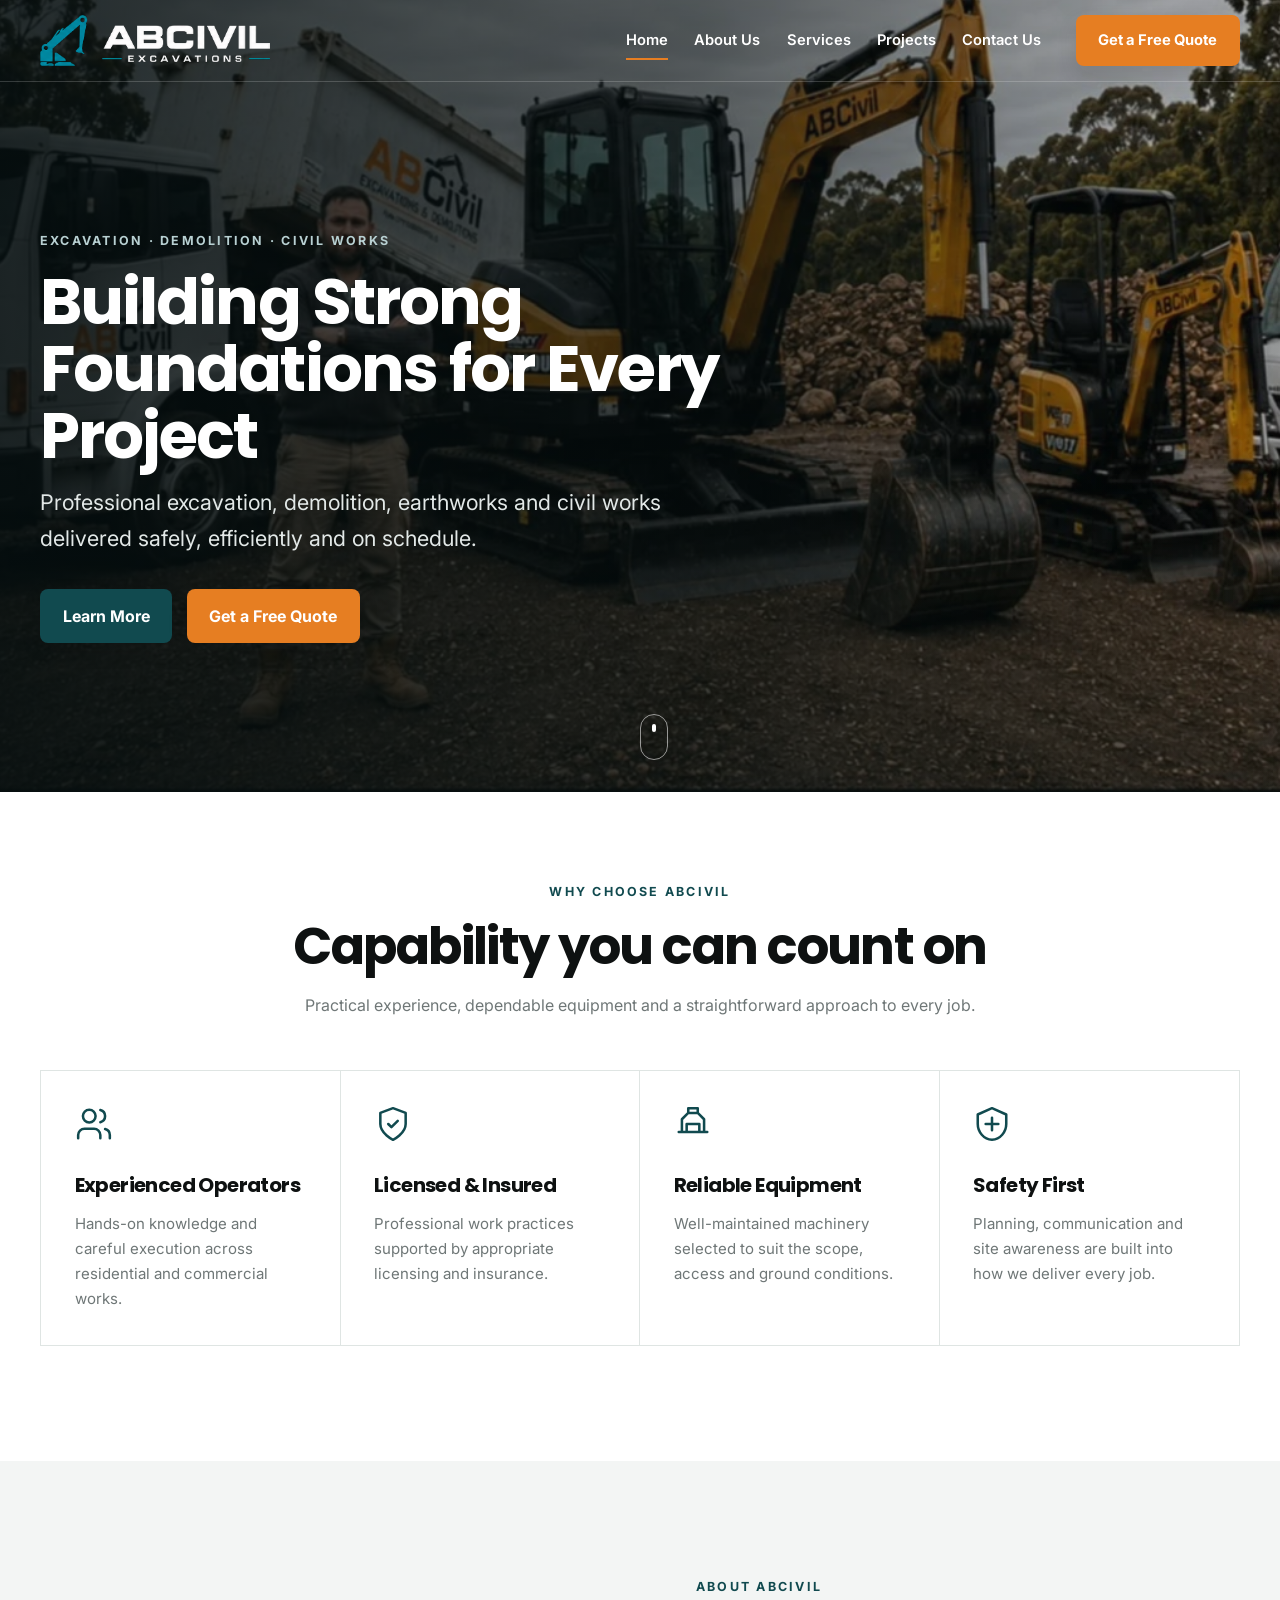
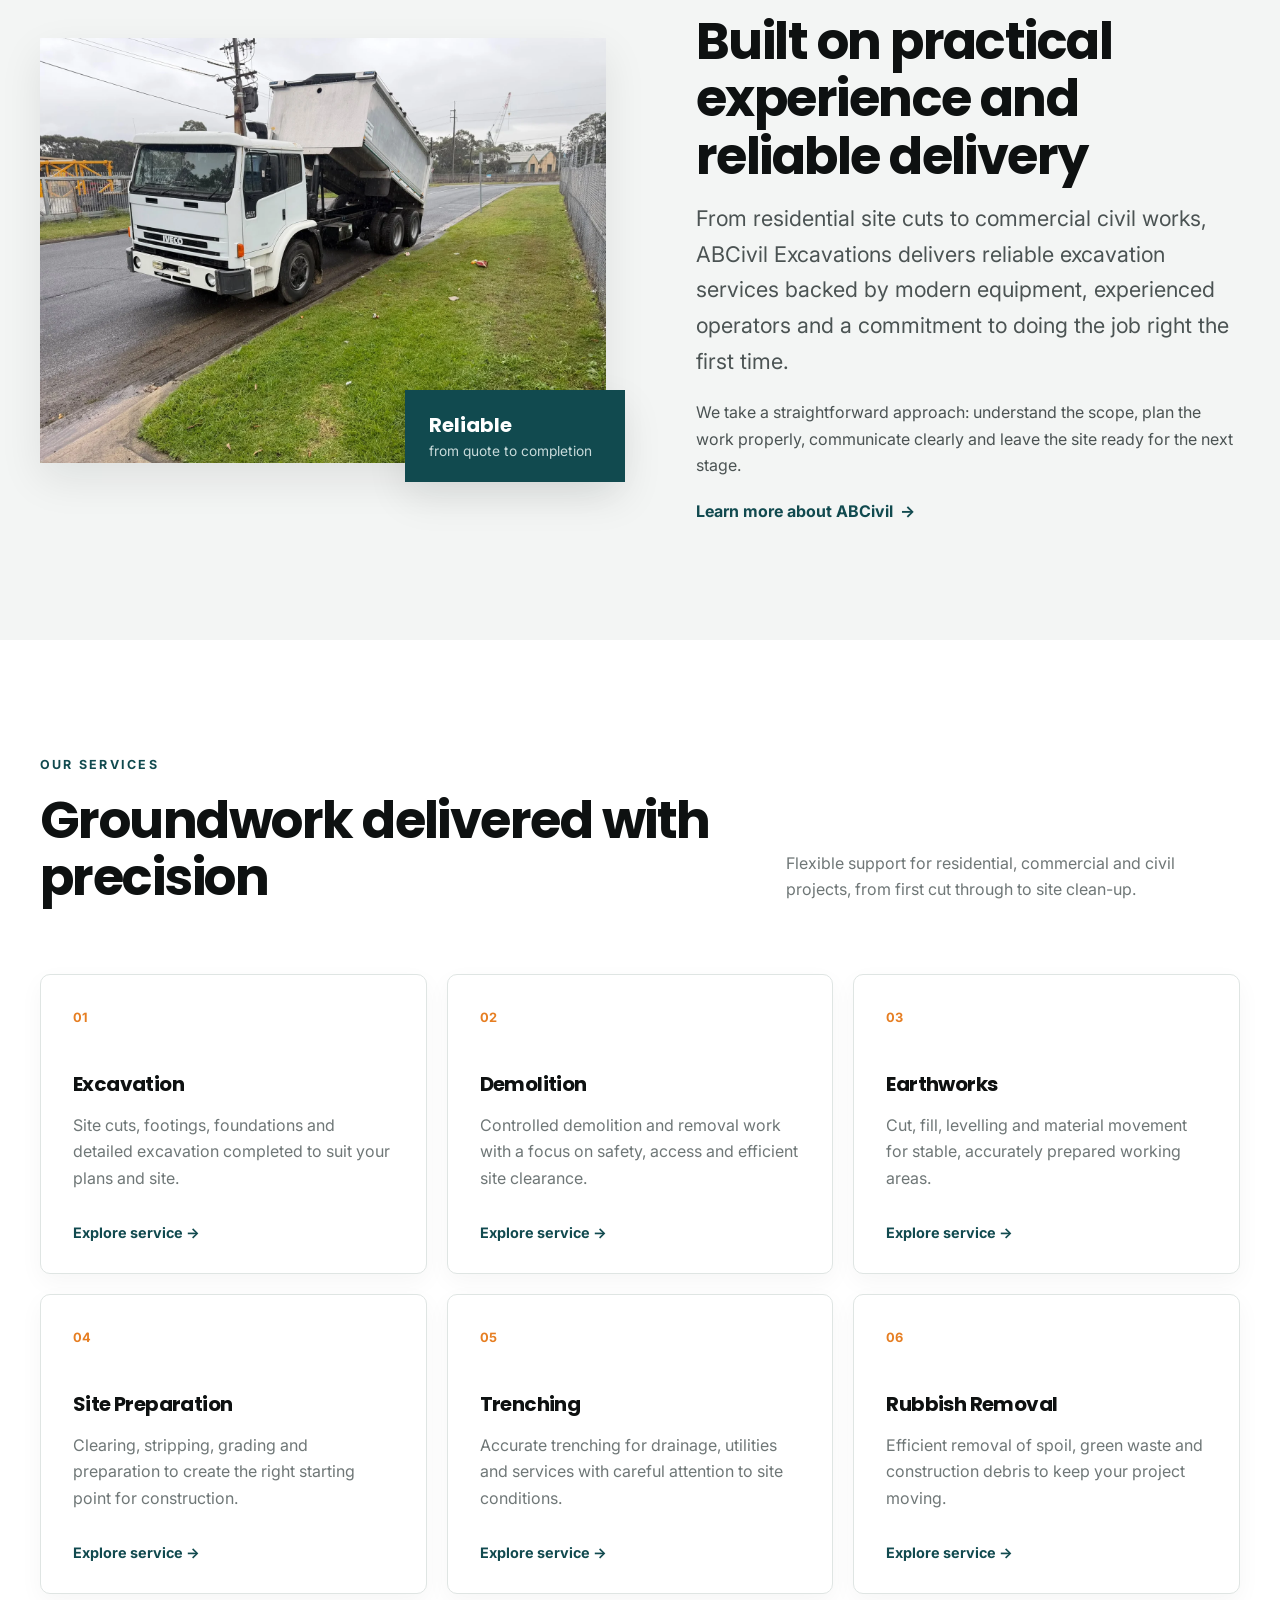
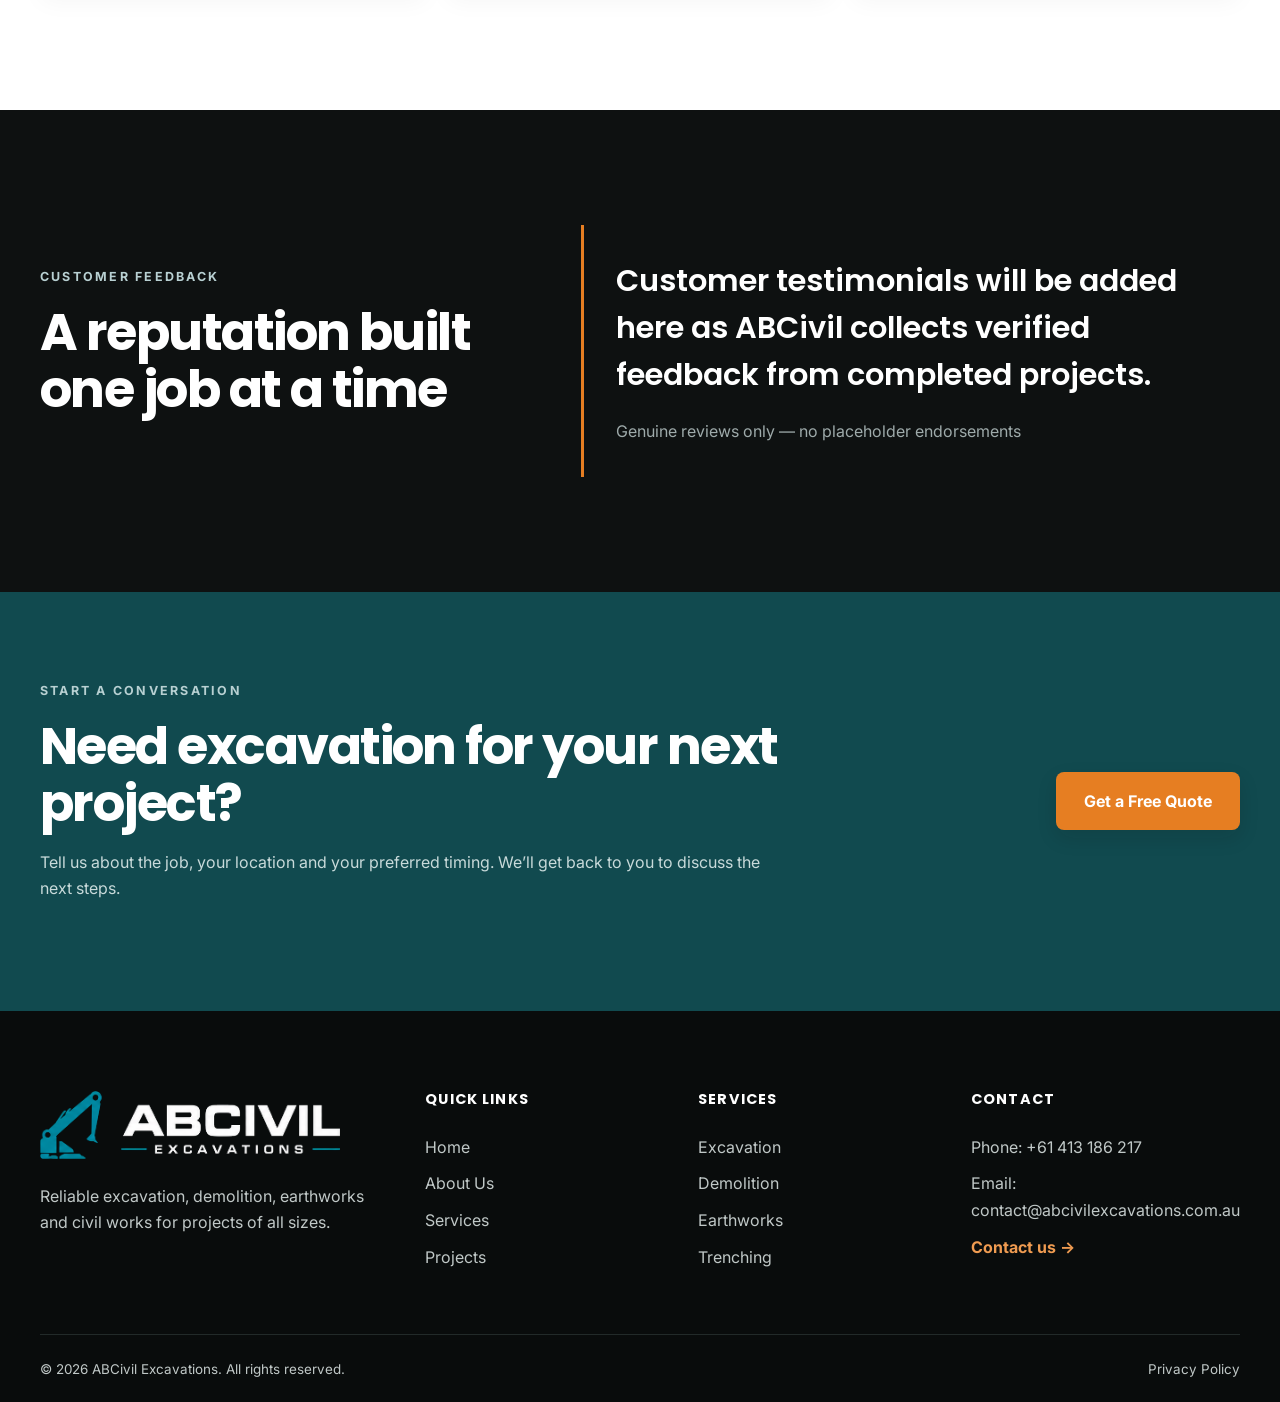
==== index.html @ 22019269 "Fix link to services page in navigation" ====
<!doctype html>
<html lang="en-AU">
<head>
  <meta charset="utf-8">
  <meta name="viewport" content="width=device-width, initial-scale=1">
  <title>ABCivil Excavations | Excavation, Demolition & Civil Works</title>
  <meta name="description" content="ABCivil Excavations provides reliable excavation, demolition, earthworks, trenching and site preparation services for residential and commercial projects.">
  <meta name="theme-color" content="#114a4f">
  <meta property="og:type" content="website">
  <meta property="og:title" content="ABCivil Excavations">
  <meta property="og:description" content="Building strong foundations for every project.">
  <meta property="og:image" content="assets/images/hero/abcivil-fleet.webp">
  <link rel="icon" href="favicon.ico" sizes="any">
  <link rel="icon" type="image/png" sizes="512x512" href="favicon.png">
  <link rel="apple-touch-icon" href="apple-touch-icon.png">
  <link rel="preconnect" href="https://fonts.googleapis.com">
  <link rel="preconnect" href="https://fonts.gstatic.com" crossorigin>
  <link href="https://fonts.googleapis.com/css2?family=Inter:wght@400;500;600&family=Poppins:wght@600;700&display=swap" rel="stylesheet">
  <link rel="stylesheet" href="assets/css/style.css">
  <script defer src="assets/js/main.js"></script>
</head>
<body>
  <a class="skip-link" href="#main-content">Skip to main content</a>

  <header class="site-header" data-header>
    <div class="container nav-wrap">
      <a class="brand" href="index.html" aria-label="ABCivil Excavations home">
        <img class="brand-logo" src="assets/logos/logo.svg" alt="ABCivil Excavations &amp; Civil Works">
      </a>

      <button class="menu-toggle" type="button" aria-expanded="false" aria-controls="primary-navigation" data-menu-toggle>
        <span class="sr-only">Open navigation</span>
        <span></span><span></span><span></span>
      </button>

      <nav class="primary-nav" id="primary-navigation" aria-label="Primary navigation" data-navigation>
        <a class="active" href="index.html">Home</a>
        <a href="#about">About Us</a>
        <a href="services.html">Services</a>
        <a href="projects.html">Projects</a>
        <a href="contact.html">Contact Us</a>
        <a class="button button-accent nav-cta" href="contact.html">Get a Free Quote</a>
      </nav>
    </div>
  </header>

  <main id="main-content">
    <section class="hero" aria-labelledby="hero-title">
      <div class="hero-media" role="img" aria-label="ABCivil Excavations operator standing with trucks and an excavator"></div>
      <div class="hero-overlay"></div>
      <div class="container hero-content reveal is-visible">
        <p class="eyebrow light">Excavation · Demolition · Civil Works</p>
        <h1 id="hero-title">Building Strong Foundations for Every Project</h1>
        <p class="hero-lead">Professional excavation, demolition, earthworks and civil works delivered safely, efficiently and on schedule.</p>
        <div class="button-group">
          <a class="button button-primary" href="#about">Learn More</a>
          <a class="button button-accent" href="contact.html">Get a Free Quote</a>
        </div>
      </div>
      <a class="scroll-cue" href="#why-us" aria-label="Scroll to why choose us"><span></span></a>
    </section>

    <section class="section section-tight" id="why-us" aria-labelledby="why-title">
      <div class="container">
        <div class="section-heading centered reveal">
          <p class="eyebrow">Why choose ABCivil</p>
          <h2 id="why-title">Capability you can count on</h2>
          <p>Practical experience, dependable equipment and a straightforward approach to every job.</p>
        </div>

        <div class="trust-grid">
          <article class="trust-card reveal">
            <svg viewBox="0 0 24 24" aria-hidden="true"><path d="M16 21v-2a4 4 0 0 0-4-4H6a4 4 0 0 0-4 4v2M9 11a4 4 0 1 0 0-8 4 4 0 0 0 0 8ZM22 21v-2a4 4 0 0 0-3-3.87M16 3.13a4 4 0 0 1 0 7.75"/></svg>
            <h3>Experienced Operators</h3>
            <p>Hands-on knowledge and careful execution across residential and commercial works.</p>
          </article>
          <article class="trust-card reveal">
            <svg viewBox="0 0 24 24" aria-hidden="true"><path d="M12 22s8-4 8-10V5l-8-3-8 3v7c0 6 8 10 8 10Z"/><path d="m9 12 2 2 4-4"/></svg>
            <h3>Licensed &amp; Insured</h3>
            <p>Professional work practices supported by appropriate licensing and insurance.</p>
          </article>
          <article class="trust-card reveal">
            <svg viewBox="0 0 24 24" aria-hidden="true"><path d="M3 17h18M5 17V9l4-4h6l4 4v8M8 17v-5h8v5M9 5V2h6v3"/></svg>
            <h3>Reliable Equipment</h3>
            <p>Well-maintained machinery selected to suit the scope, access and ground conditions.</p>
          </article>
          <article class="trust-card reveal">
            <svg viewBox="0 0 24 24" aria-hidden="true"><path d="M12 2 3 6v6c0 5 3.8 9.7 9 10 5.2-.3 9-5 9-10V6l-9-4Z"/><path d="M8 12h8M12 8v8"/></svg>
            <h3>Safety First</h3>
            <p>Planning, communication and site awareness are built into how we deliver every job.</p>
          </article>
        </div>
      </div>
    </section>

    <section class="section about-section" id="about" aria-labelledby="about-title">
      <div class="container split-layout">
        <div class="image-frame reveal">
          <img src="assets/images/about/abcivil-tipper-truck.webp" alt="ABCivil Excavations tipper truck parked at a work site" width="1600" height="1200" loading="lazy">
          <div class="image-badge"><strong>Reliable</strong><span>from quote to completion</span></div>
        </div>
        <div class="content-panel reveal">
          <p class="eyebrow">About ABCivil</p>
          <h2 id="about-title">Built on practical experience and reliable delivery</h2>
          <p class="lead">From residential site cuts to commercial civil works, ABCivil Excavations delivers reliable excavation services backed by modern equipment, experienced operators and a commitment to doing the job right the first time.</p>
          <p>We take a straightforward approach: understand the scope, plan the work properly, communicate clearly and leave the site ready for the next stage.</p>
          <a class="text-link" href="about.html">Learn more about ABCivil <span aria-hidden="true">→</span></a>
        </div>
      </div>
    </section>

    <section class="section services-section" id="services" aria-labelledby="services-title">
      <div class="container">
        <div class="section-heading heading-row reveal">
          <div>
            <p class="eyebrow">Our services</p>
            <h2 id="services-title">Groundwork delivered with precision</h2>
          </div>
          <p>Flexible support for residential, commercial and civil projects, from first cut through to site clean-up.</p>
        </div>

        <div class="services-grid">
          <article class="service-card reveal"><span>01</span><h3>Excavation</h3><p>Site cuts, footings, foundations and detailed excavation completed to suit your plans and site.</p><a href="services.html#excavation">Explore service →</a></article>
          <article class="service-card reveal"><span>02</span><h3>Demolition</h3><p>Controlled demolition and removal work with a focus on safety, access and efficient site clearance.</p><a href="services.html#demolition">Explore service →</a></article>
          <article class="service-card reveal"><span>03</span><h3>Earthworks</h3><p>Cut, fill, levelling and material movement for stable, accurately prepared working areas.</p><a href="services.html#earthworks">Explore service →</a></article>
          <article class="service-card reveal"><span>04</span><h3>Site Preparation</h3><p>Clearing, stripping, grading and preparation to create the right starting point for construction.</p><a href="services.html#site-preparation">Explore service →</a></article>
          <article class="service-card reveal"><span>05</span><h3>Trenching</h3><p>Accurate trenching for drainage, utilities and services with careful attention to site conditions.</p><a href="services.html#trenching">Explore service →</a></article>
          <article class="service-card reveal"><span>06</span><h3>Rubbish Removal</h3><p>Efficient removal of spoil, green waste and construction debris to keep your project moving.</p><a href="services.html#rubbish-removal">Explore service →</a></article>
        </div>
      </div>
    </section>

    <section class="section testimonials-section" aria-labelledby="testimonials-title">
      <div class="container testimonial-wrap reveal">
        <div>
          <p class="eyebrow light">Customer feedback</p>
          <h2 id="testimonials-title">A reputation built one job at a time</h2>
        </div>
        <blockquote>
          <p>Customer testimonials will be added here as ABCivil collects verified feedback from completed projects.</p>
          <footer>Genuine reviews only — no placeholder endorsements</footer>
        </blockquote>
      </div>
    </section>

    <section class="cta-section" aria-labelledby="cta-title">
      <div class="container cta-inner reveal">
        <div>
          <p class="eyebrow light">Start a conversation</p>
          <h2 id="cta-title">Need excavation for your next project?</h2>
          <p>Tell us about the job, your location and your preferred timing. We’ll get back to you to discuss the next steps.</p>
        </div>
        <a class="button button-accent button-large" href="contact.html">Get a Free Quote</a>
      </div>
    </section>
  </main>

  <footer class="site-footer">
    <div class="container footer-grid">
      <div>
        <a class="brand brand-footer" href="index.html" aria-label="ABCivil Excavations home"><img class="brand-logo brand-logo-footer" src="assets/logos/logo.svg" alt="ABCivil Excavations &amp; Civil Works"></a>
        <p>Reliable excavation, demolition, earthworks and civil works for projects of all sizes.</p>
      </div>
      <div><h2>Quick links</h2><a href="index.html">Home</a><a href="about.html">About Us</a><a href="services.html">Services</a><a href="projects.html">Projects</a></div>
      <div><h2>Services</h2><a href="services.html#excavation">Excavation</a><a href="services.html#demolition">Demolition</a><a href="services.html#earthworks">Earthworks</a><a href="services.html#trenching">Trenching</a></div>
      <div><h2>Contact</h2><p>Phone: <a href="tel:+61413186217">+61 413 186 217</a></p><p>Email: <a href="mailto:contact@abcivilexcavations.com.au">contact@abcivilexcavations.com.au</a></p><a class="text-link footer-link" href="contact.html">Contact us →</a></div>
    </div>
    <div class="container footer-bottom"><p>© <span data-year></span> ABCivil Excavations. All rights reserved.</p><a href="#">Privacy Policy</a></div>
  </footer>
</body>
</html>
---- assets/css/style.css ----
:root{--green:#114a4f;--green-dark:#0b383c;--orange:#e67e22;--orange-dark:#c96917;--ink:#0e1111;--grey:#6f7777;--light:#f3f5f4;--white:#fff;--border:#dfe5e3;--shadow:0 16px 40px rgba(14,17,17,.09);--radius:10px;--container:1200px;--header-height:82px;--transition:250ms ease}
*{box-sizing:border-box}html{scroll-behavior:smooth;scroll-padding-top:var(--header-height)}body{margin:0;color:var(--ink);background:var(--white);font-family:"Inter",sans-serif;line-height:1.65;-webkit-font-smoothing:antialiased}body.menu-open{overflow:hidden}img{display:block;max-width:100%;height:auto}a{color:inherit;text-decoration:none}button{font:inherit}h1,h2,h3{margin:0 0 1rem;font-family:"Poppins",sans-serif;line-height:1.12;letter-spacing:-.03em}h1{font-size:clamp(2.75rem,6vw,5.7rem);max-width:940px}h2{font-size:clamp(2rem,4vw,3.45rem)}h3{font-size:1.25rem}p{margin:0 0 1.25rem}.container{width:min(calc(100% - 40px),var(--container));margin-inline:auto}.section{padding:clamp(5rem,9vw,8.5rem) 0}.section-tight{padding-top:clamp(4rem,7vw,6.5rem)}.eyebrow{margin-bottom:1rem;color:var(--green);font-size:.78rem;font-weight:700;letter-spacing:.18em;text-transform:uppercase}.eyebrow.light{color:#b8d0d2}.lead{font-size:clamp(1.1rem,2vw,1.35rem);line-height:1.65}.sr-only{position:absolute;width:1px;height:1px;padding:0;margin:-1px;overflow:hidden;clip:rect(0,0,0,0);white-space:nowrap;border:0}.skip-link{position:fixed;left:1rem;top:-5rem;z-index:9999;background:var(--orange);color:#fff;padding:.75rem 1rem;border-radius:6px}.skip-link:focus{top:1rem}.button{display:inline-flex;align-items:center;justify-content:center;min-height:50px;padding:.8rem 1.35rem;border:1px solid transparent;border-radius:8px;font-weight:700;box-shadow:0 8px 20px rgba(14,17,17,.12);transition:transform var(--transition),background var(--transition),box-shadow var(--transition)}.button:hover,.button:focus-visible{transform:translateY(-2px);box-shadow:0 12px 28px rgba(14,17,17,.18)}.button-primary{background:var(--green);color:#fff}.button-primary:hover{background:var(--green-dark)}.button-accent{background:var(--orange);color:#fff}.button-accent:hover{background:var(--orange-dark)}.button-large{min-height:58px;padding-inline:1.7rem}.button-group{display:flex;flex-wrap:wrap;gap:.9rem;margin-top:2rem}.text-link{display:inline-flex;gap:.45rem;align-items:center;color:var(--green);font-weight:700}.text-link span{transition:transform var(--transition)}.text-link:hover span{transform:translateX(4px)}
.site-header{position:fixed;inset:0 0 auto;z-index:100;height:var(--header-height);color:#fff;border-bottom:1px solid rgba(255,255,255,.18);transition:background var(--transition),box-shadow var(--transition),height var(--transition)}.site-header.scrolled{background:rgba(14,17,17,.96);box-shadow:0 8px 24px rgba(0,0,0,.18)}.nav-wrap{height:100%;display:flex;align-items:center;justify-content:space-between;gap:2rem}.brand{display:inline-flex;align-items:center}.brand-logo{display:block;width:clamp(190px,18vw,260px);height:auto}.brand-logo-footer{width:min(100%,300px)}.phase-logo{width:min(100%,420px)}.primary-nav{display:flex;align-items:center;gap:1.65rem;font-size:.92rem;font-weight:600}.primary-nav>a:not(.button){position:relative}.primary-nav>a:not(.button)::after{content:"";position:absolute;left:0;right:100%;bottom:-7px;height:2px;background:var(--orange);transition:right var(--transition)}.primary-nav>a:hover::after,.primary-nav>a.active::after{right:0}.nav-cta{margin-left:.5rem}.menu-toggle{display:none;width:46px;height:46px;border:0;background:transparent}.menu-toggle span:not(.sr-only){display:block;width:26px;height:2px;margin:6px auto;background:#fff;transition:transform var(--transition),opacity var(--transition)}
.hero{position:relative;min-height:clamp(690px,88vh,920px);display:grid;align-items:center;color:#fff;overflow:hidden}.hero-media,.hero-overlay{position:absolute;inset:0}.hero-media{background:url("../images/hero/abcivil-fleet.webp") 42% 44%/cover no-repeat;transform:scale(1.01)}.hero-overlay{background:linear-gradient(90deg,rgba(5,14,15,.87) 0%,rgba(5,14,15,.62) 55%,rgba(5,14,15,.22) 100%),linear-gradient(0deg,rgba(5,14,15,.38),transparent 45%)}.hero-content{position:relative;z-index:1;padding-top:var(--header-height)}.hero h1{font-size:clamp(2.8rem,5vw,5rem);line-height:1.05;max-width:850px}.hero-lead{max-width:690px;font-size:clamp(1.08rem,2vw,1.35rem);color:#e2e8e7}.scroll-cue{position:absolute;z-index:2;bottom:2rem;left:50%;width:28px;height:46px;border:1px solid rgba(255,255,255,.55);border-radius:20px}.scroll-cue span{position:absolute;top:9px;left:50%;width:4px;height:8px;border-radius:4px;background:#fff;transform:translateX(-50%);animation:scrollCue 1.8s infinite}@keyframes scrollCue{0%{opacity:0;transform:translate(-50%,0)}30%{opacity:1}100%{opacity:0;transform:translate(-50%,16px)}}
.section-heading{max-width:760px;margin-bottom:3.25rem}.section-heading.centered{text-align:center;margin-inline:auto}.section-heading>p:last-child{color:var(--grey)}.heading-row{max-width:none;display:grid;grid-template-columns:1.2fr .8fr;gap:4rem;align-items:end}.heading-row>p{max-width:480px}.trust-grid{display:grid;grid-template-columns:repeat(4,1fr);border:1px solid var(--border);background:#fff}.trust-card{padding:2.1rem;border-right:1px solid var(--border)}.trust-card:last-child{border-right:0}.trust-card svg{width:38px;height:38px;margin-bottom:1.5rem;stroke:var(--green);fill:none;stroke-width:1.6;stroke-linecap:round;stroke-linejoin:round}.trust-card p{margin:0;color:var(--grey);font-size:.94rem}.about-section{background:var(--light)}.split-layout{display:grid;grid-template-columns:1.02fr .98fr;gap:clamp(3rem,7vw,7rem);align-items:center}.image-frame{position:relative}.image-frame img{width:100%;aspect-ratio:4/3;object-fit:cover;box-shadow:var(--shadow)}.image-badge{position:absolute;right:-1.2rem;bottom:-1.2rem;display:flex;flex-direction:column;min-width:220px;padding:1.25rem 1.5rem;background:var(--green);color:#fff;box-shadow:var(--shadow)}.image-badge strong{font:700 1.25rem "Poppins"}.image-badge span{color:#c8dada;font-size:.86rem}.content-panel>p:not(.eyebrow){color:#4b5353}.services-grid{display:grid;grid-template-columns:repeat(3,1fr);gap:1.25rem}.service-card{position:relative;min-height:300px;padding:2rem;background:#fff;border:1px solid var(--border);border-radius:var(--radius);box-shadow:0 8px 24px rgba(14,17,17,.04);transition:transform var(--transition),box-shadow var(--transition),border var(--transition)}.service-card:hover{transform:translateY(-5px);box-shadow:var(--shadow);border-color:transparent}.service-card>span{display:block;margin-bottom:2.8rem;color:var(--orange);font-size:.8rem;font-weight:700}.service-card p{color:var(--grey)}.service-card a{position:absolute;left:2rem;bottom:1.8rem;color:var(--green);font-weight:700;font-size:.9rem}.testimonials-section{background:var(--ink);color:#fff}.testimonial-wrap{display:grid;grid-template-columns:.8fr 1.2fr;gap:clamp(3rem,8vw,8rem);align-items:center}.testimonial-wrap blockquote{margin:0;padding:2rem 0 2rem 2rem;border-left:3px solid var(--orange)}.testimonial-wrap blockquote p{font:600 clamp(1.25rem,2.5vw,1.9rem)/1.55 "Poppins"}.testimonial-wrap footer{color:#9eaaaa}.cta-section{padding:clamp(4rem,7vw,6rem) 0;background:var(--green);color:#fff}.cta-inner{display:flex;justify-content:space-between;align-items:center;gap:3rem}.cta-inner h2{max-width:780px}.cta-inner p{max-width:750px;color:#c8dada}.site-footer{padding-top:5rem;background:#090c0c;color:#c0c8c7}.footer-grid{display:grid;grid-template-columns:1.5fr repeat(3,1fr);gap:3rem;padding-bottom:4rem}.brand-footer{color:#fff;margin-bottom:1.5rem;display:inline-flex}.footer-grid>div:first-child p{max-width:330px}.footer-grid h2{color:#fff;font-size:.9rem;letter-spacing:.08em;text-transform:uppercase}.footer-grid>div:not(:first-child){display:flex;flex-direction:column;align-items:flex-start;gap:.65rem}.footer-grid a:hover{color:#fff}.footer-grid p{margin:0}.footer-link{color:#ef9b51!important}.footer-bottom{display:flex;justify-content:space-between;gap:2rem;padding:1.4rem 0;border-top:1px solid #222a29;font-size:.84rem}.footer-bottom p{margin:0}
.reveal{opacity:0;transform:translateY(22px);transition:opacity .75s ease,transform .75s ease}.reveal.is-visible{opacity:1;transform:none}
@media (max-width:980px){.menu-toggle{display:block;position:relative;z-index:2}.primary-nav{position:fixed;inset:0 0 0 auto;width:min(84vw,390px);padding:7rem 2rem 2rem;background:var(--ink);display:flex;flex-direction:column;align-items:stretch;gap:1.25rem;transform:translateX(100%);transition:transform var(--transition);box-shadow:-20px 0 50px rgba(0,0,0,.25)}.primary-nav.open{transform:none}.primary-nav a{font-size:1.1rem}.nav-cta{margin:1rem 0 0}.menu-toggle.active span:nth-of-type(1){transform:translateY(8px) rotate(45deg)}.menu-toggle.active span:nth-of-type(2){opacity:0}.menu-toggle.active span:nth-of-type(3){transform:translateY(-8px) rotate(-45deg)}.trust-grid{grid-template-columns:repeat(2,1fr)}.trust-card:nth-child(2){border-right:0}.trust-card:nth-child(-n+2){border-bottom:1px solid var(--border)}.split-layout{grid-template-columns:1fr}.image-frame{max-width:760px}.services-grid{grid-template-columns:repeat(2,1fr)}.footer-grid{grid-template-columns:1.5fr 1fr 1fr}.footer-grid>div:last-child{grid-column:2/4}.heading-row,.testimonial-wrap{grid-template-columns:1fr;gap:1.5rem}}
@media (max-width:680px){:root{--header-height:72px}.container{width:min(calc(100% - 28px),var(--container))}.hero{min-height:720px}.hero-media{background-position:48% 44%}.hero-overlay{background:linear-gradient(90deg,rgba(5,14,15,.9),rgba(5,14,15,.55)),linear-gradient(0deg,rgba(5,14,15,.35),transparent)}.button-group .button{width:100%}.trust-grid,.services-grid{grid-template-columns:1fr}.trust-card{border-right:0;border-bottom:1px solid var(--border)}.trust-card:last-child{border-bottom:0}.image-badge{right:.8rem;bottom:-1.3rem}.cta-inner{align-items:flex-start;flex-direction:column}.cta-inner .button{width:100%}.footer-grid{grid-template-columns:1fr}.footer-grid>div:last-child{grid-column:auto}.footer-bottom{flex-direction:column}.scroll-cue{display:none}}
@media (prefers-reduced-motion:reduce){html{scroll-behavior:auto}*,*::before,*::after{animation-duration:.01ms!important;animation-iteration-count:1!important;transition-duration:.01ms!important}.reveal{opacity:1;transform:none}}

@media (max-width:680px){.brand-logo{width:178px}.brand-logo-footer{width:240px}.phase-logo{width:min(100%,330px)}}
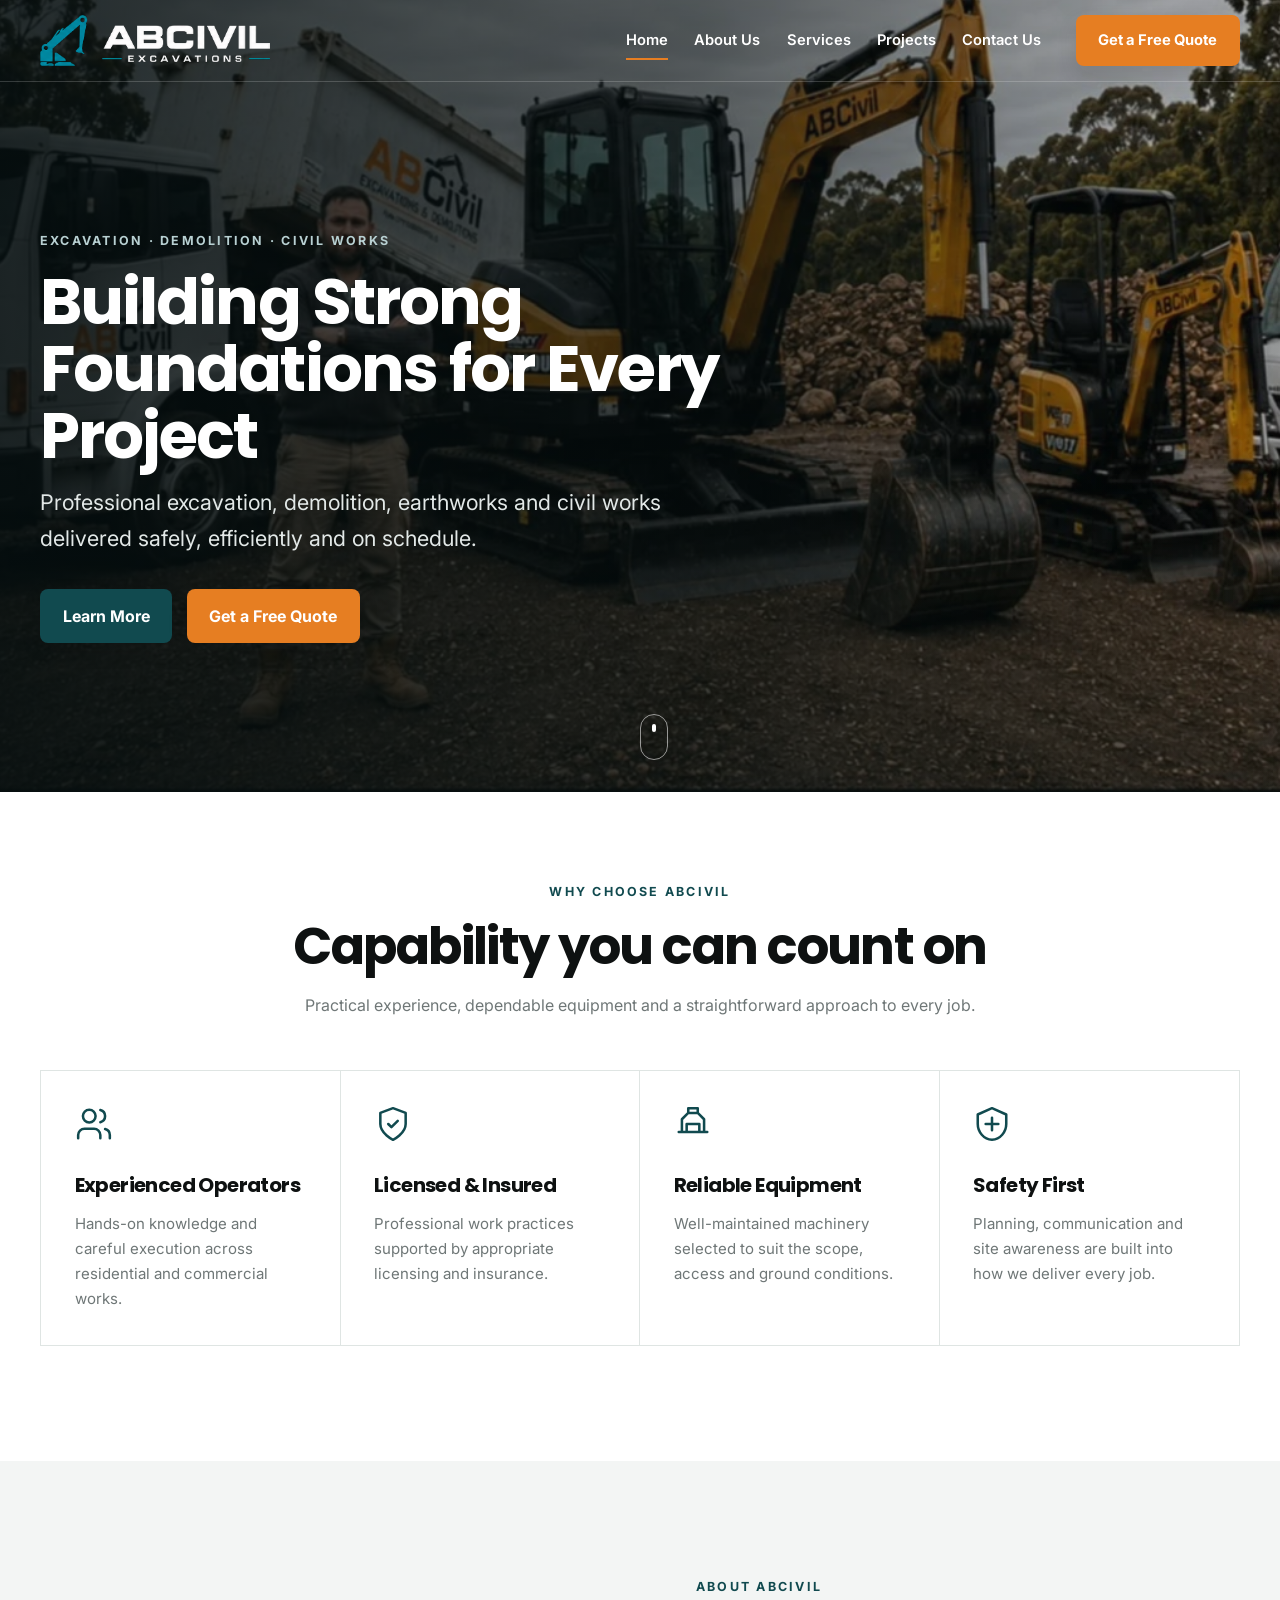
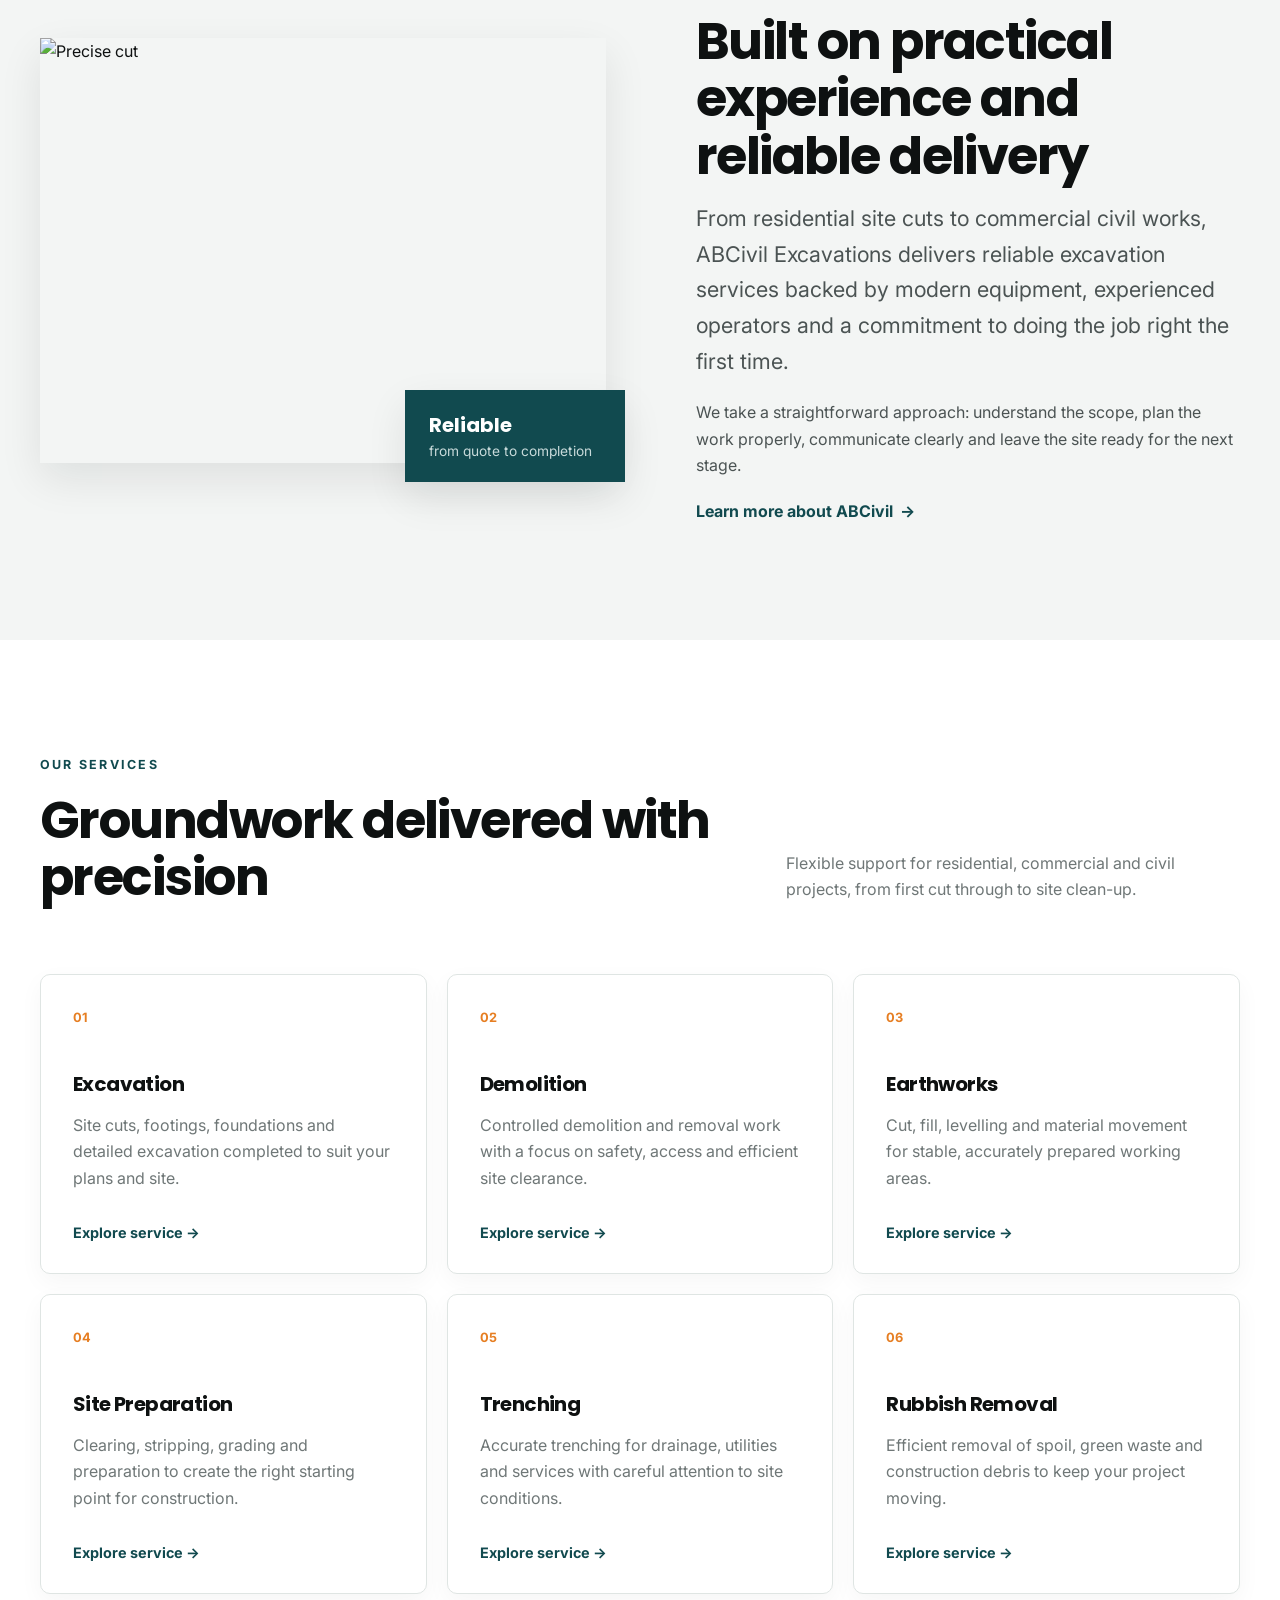
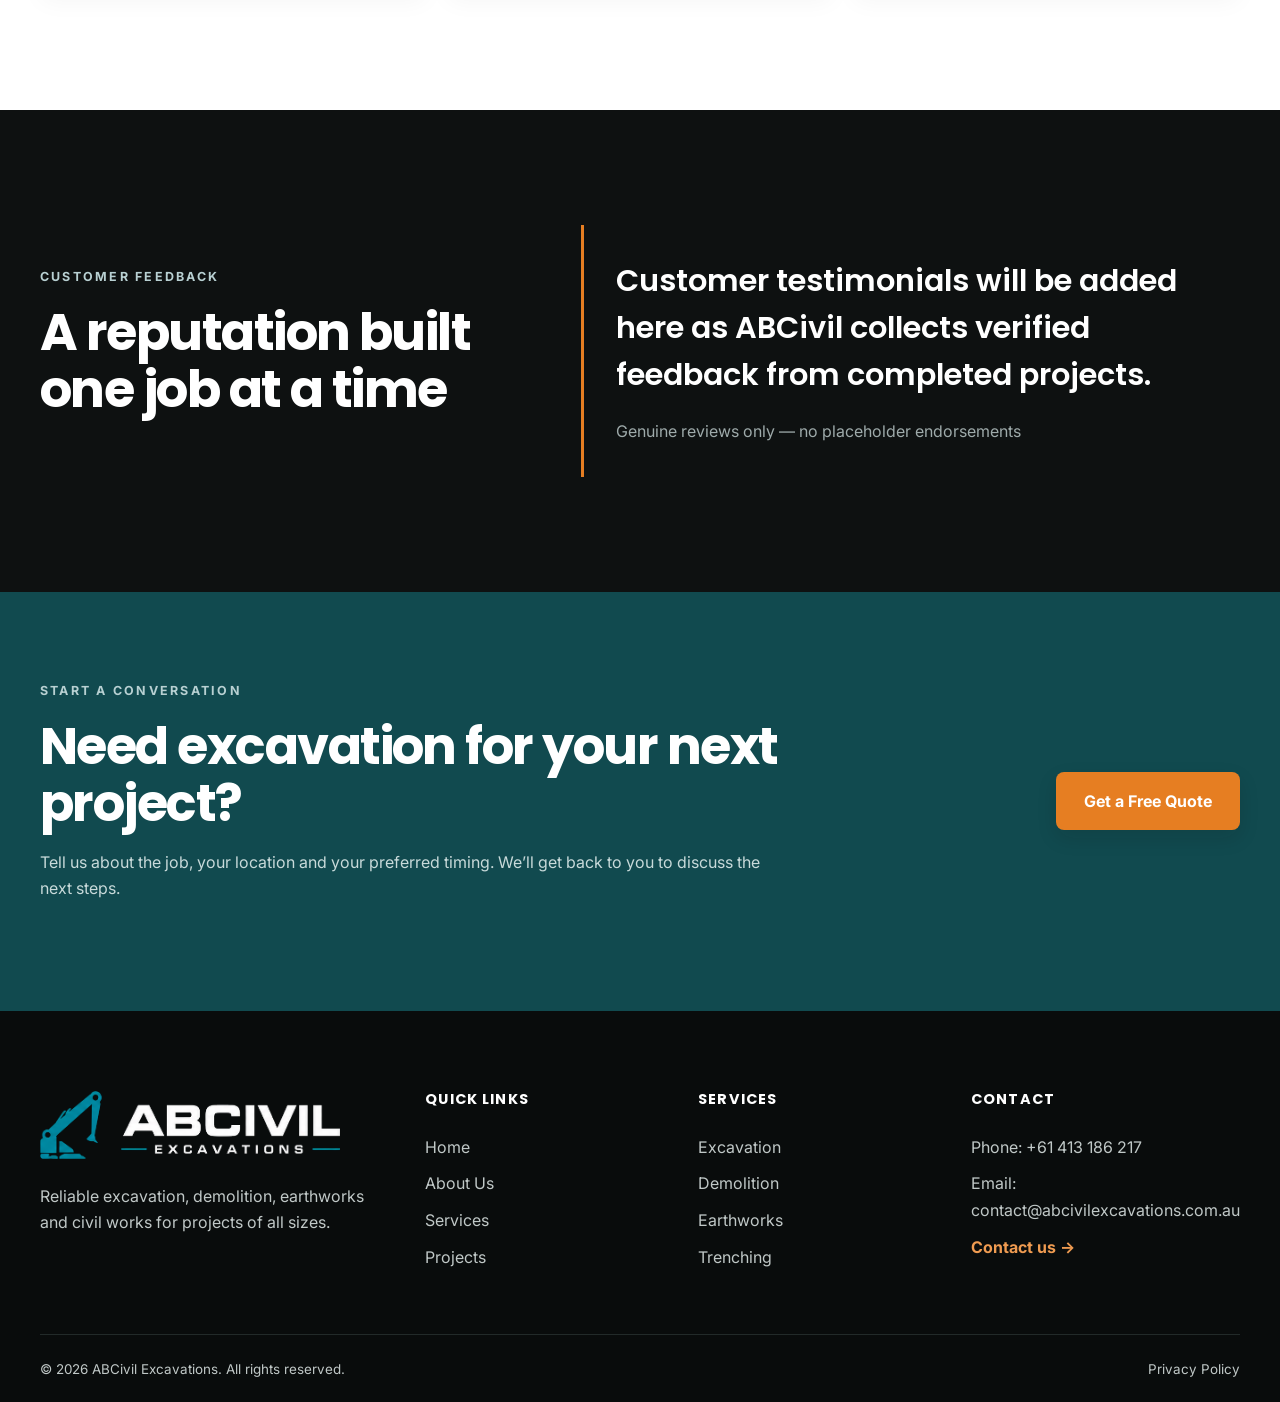
==== commit 503346c3: "Replace about section image with new image" ====
--- a/index.html
+++ b/index.html
@@ -96,7 +96,7 @@
     <section class="section about-section" id="about" aria-labelledby="about-title">
       <div class="container split-layout">
         <div class="image-frame reveal">
-          <img src="assets/images/about/abcivil-tipper-truck.webp" alt="ABCivil Excavations tipper truck parked at a work site" width="1600" height="1200" loading="lazy">
+          <img src="assets/images/about/home2.webp" alt="Precise cut" width="1600" height="1200" loading="lazy">
           <div class="image-badge"><strong>Reliable</strong><span>from quote to completion</span></div>
         </div>
         <div class="content-panel reveal">
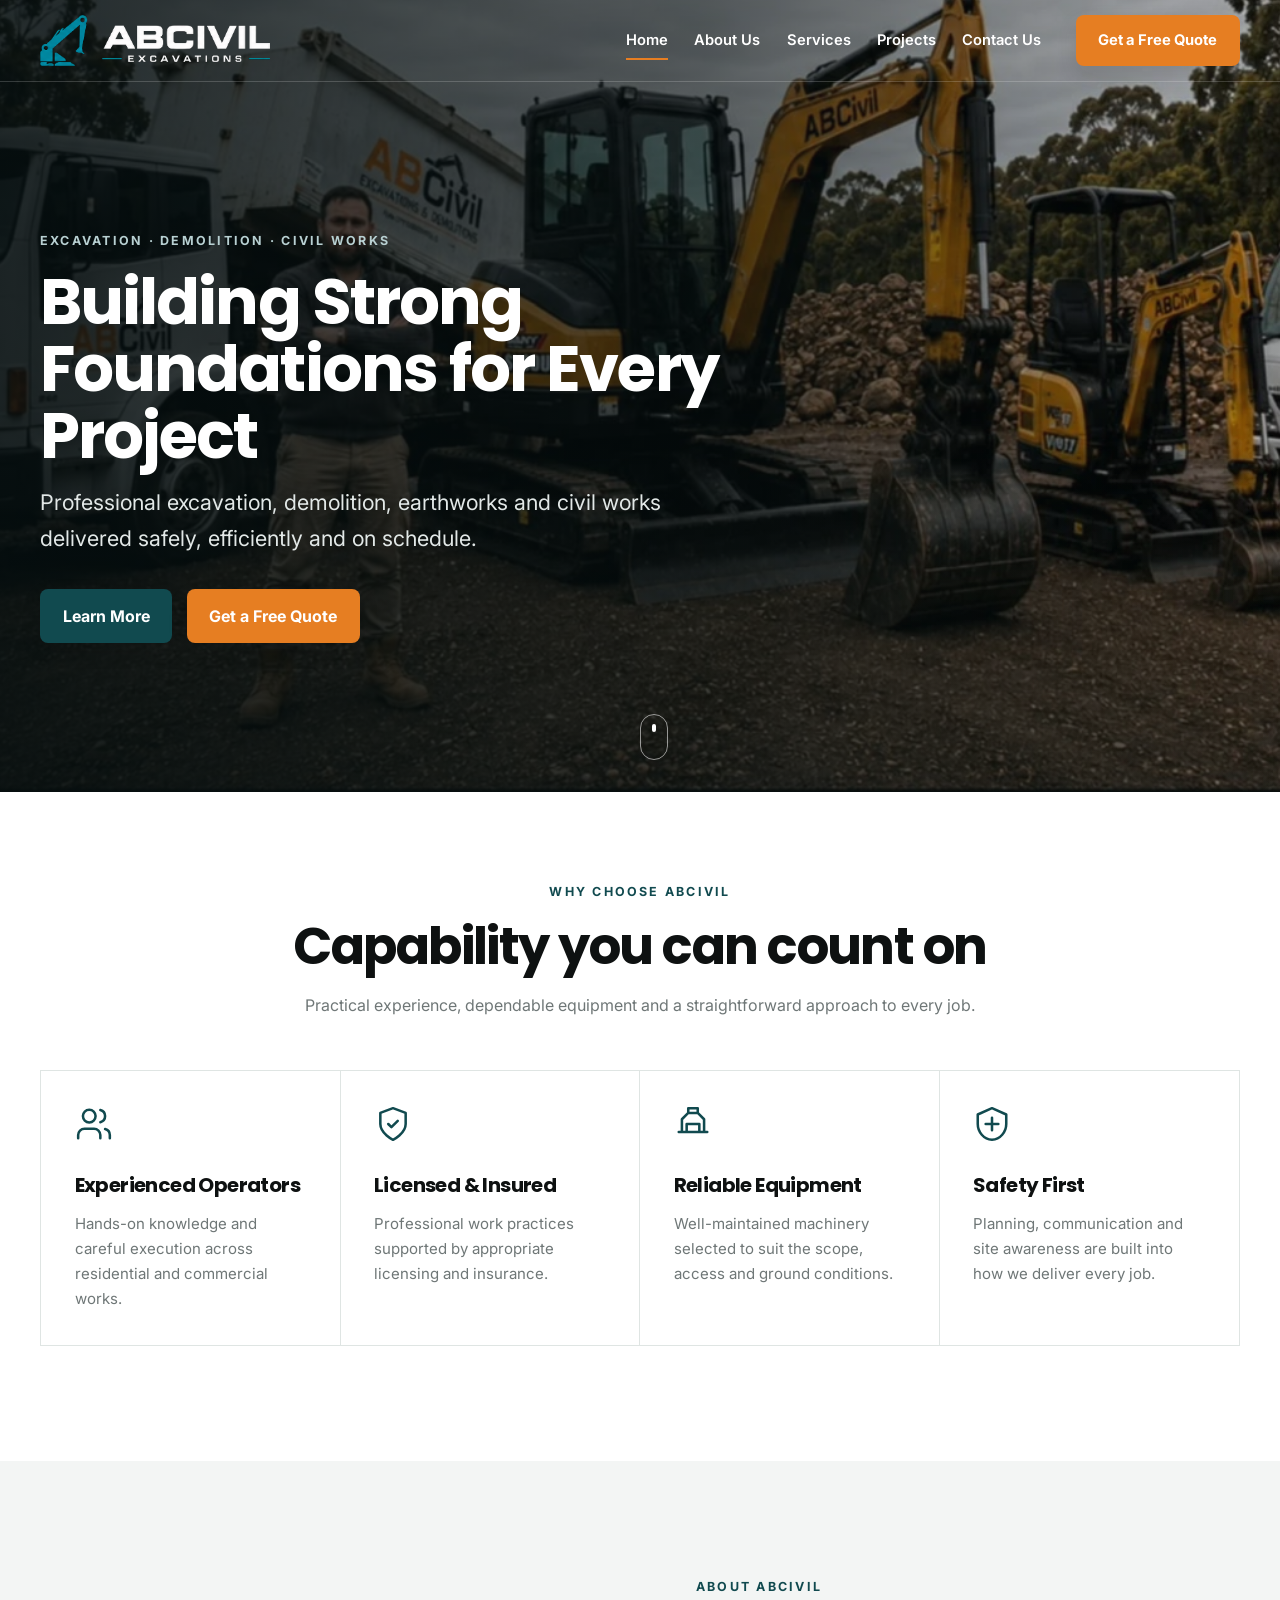
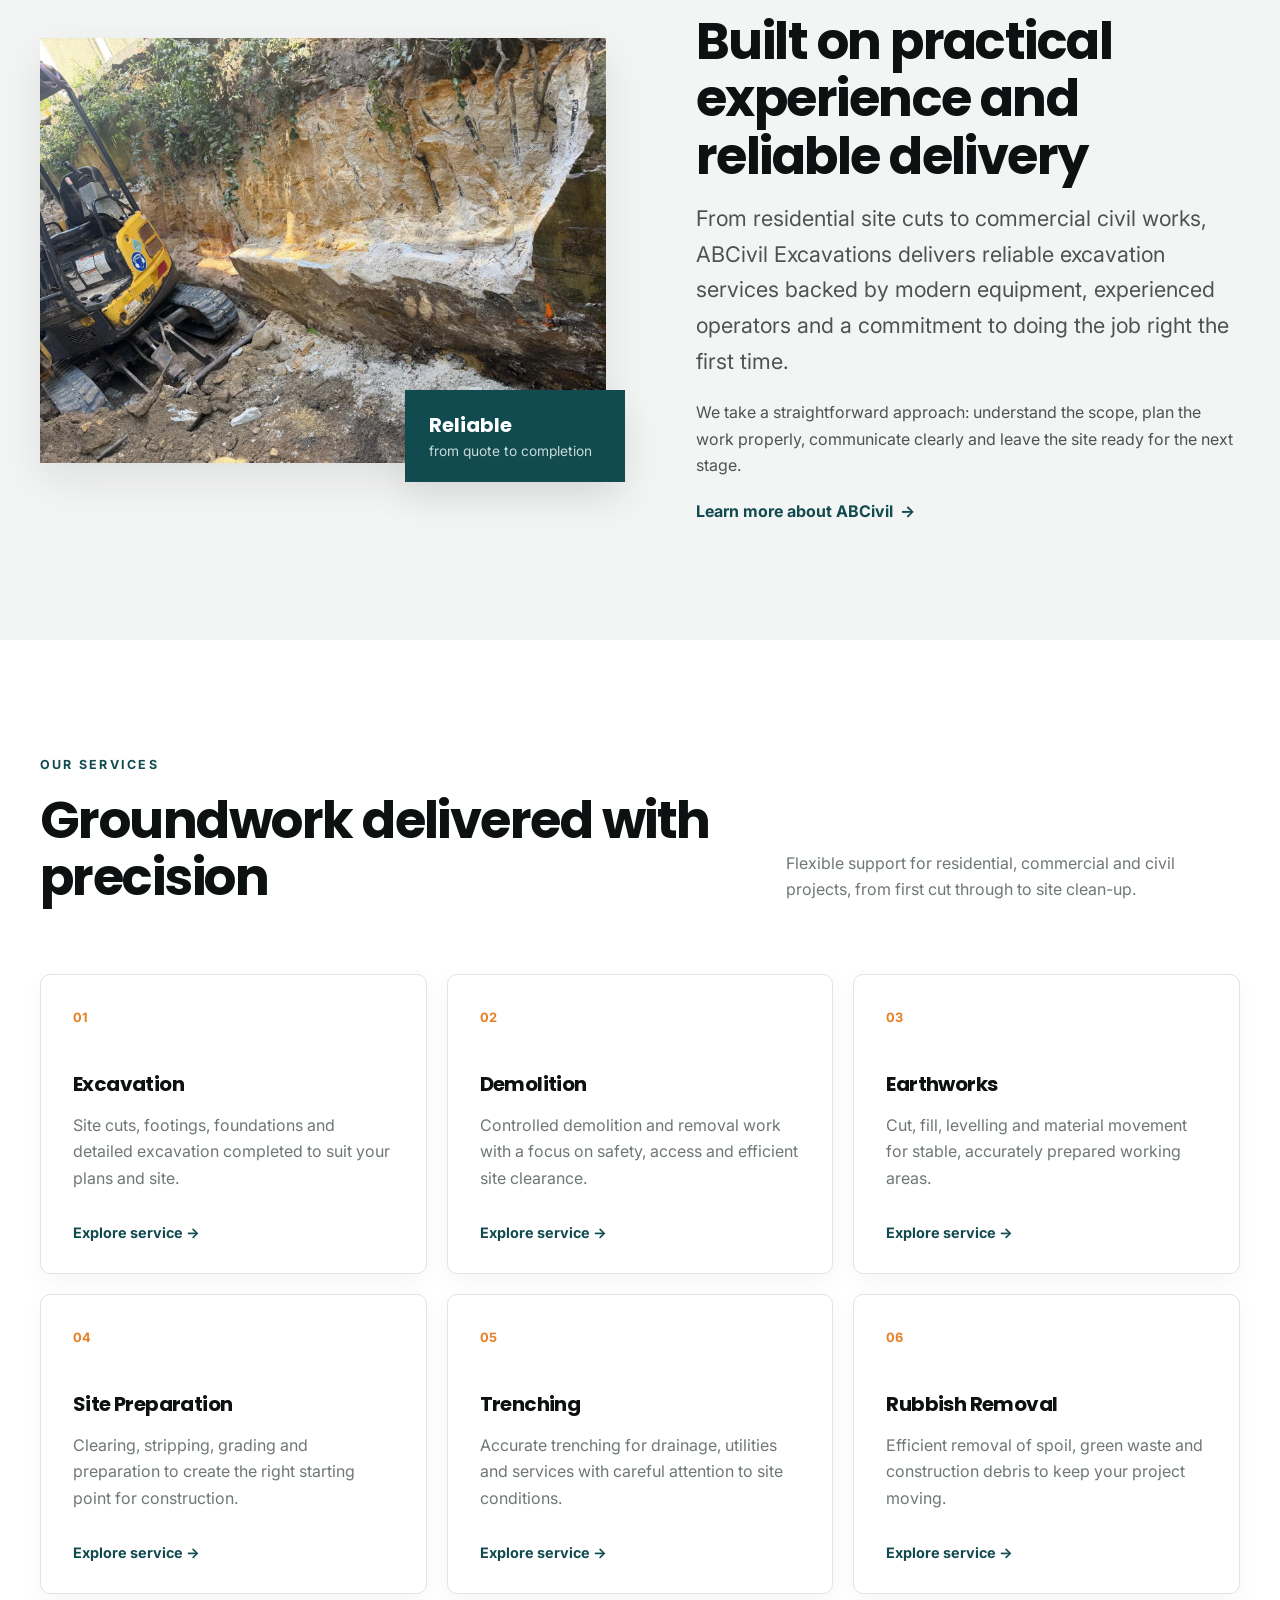
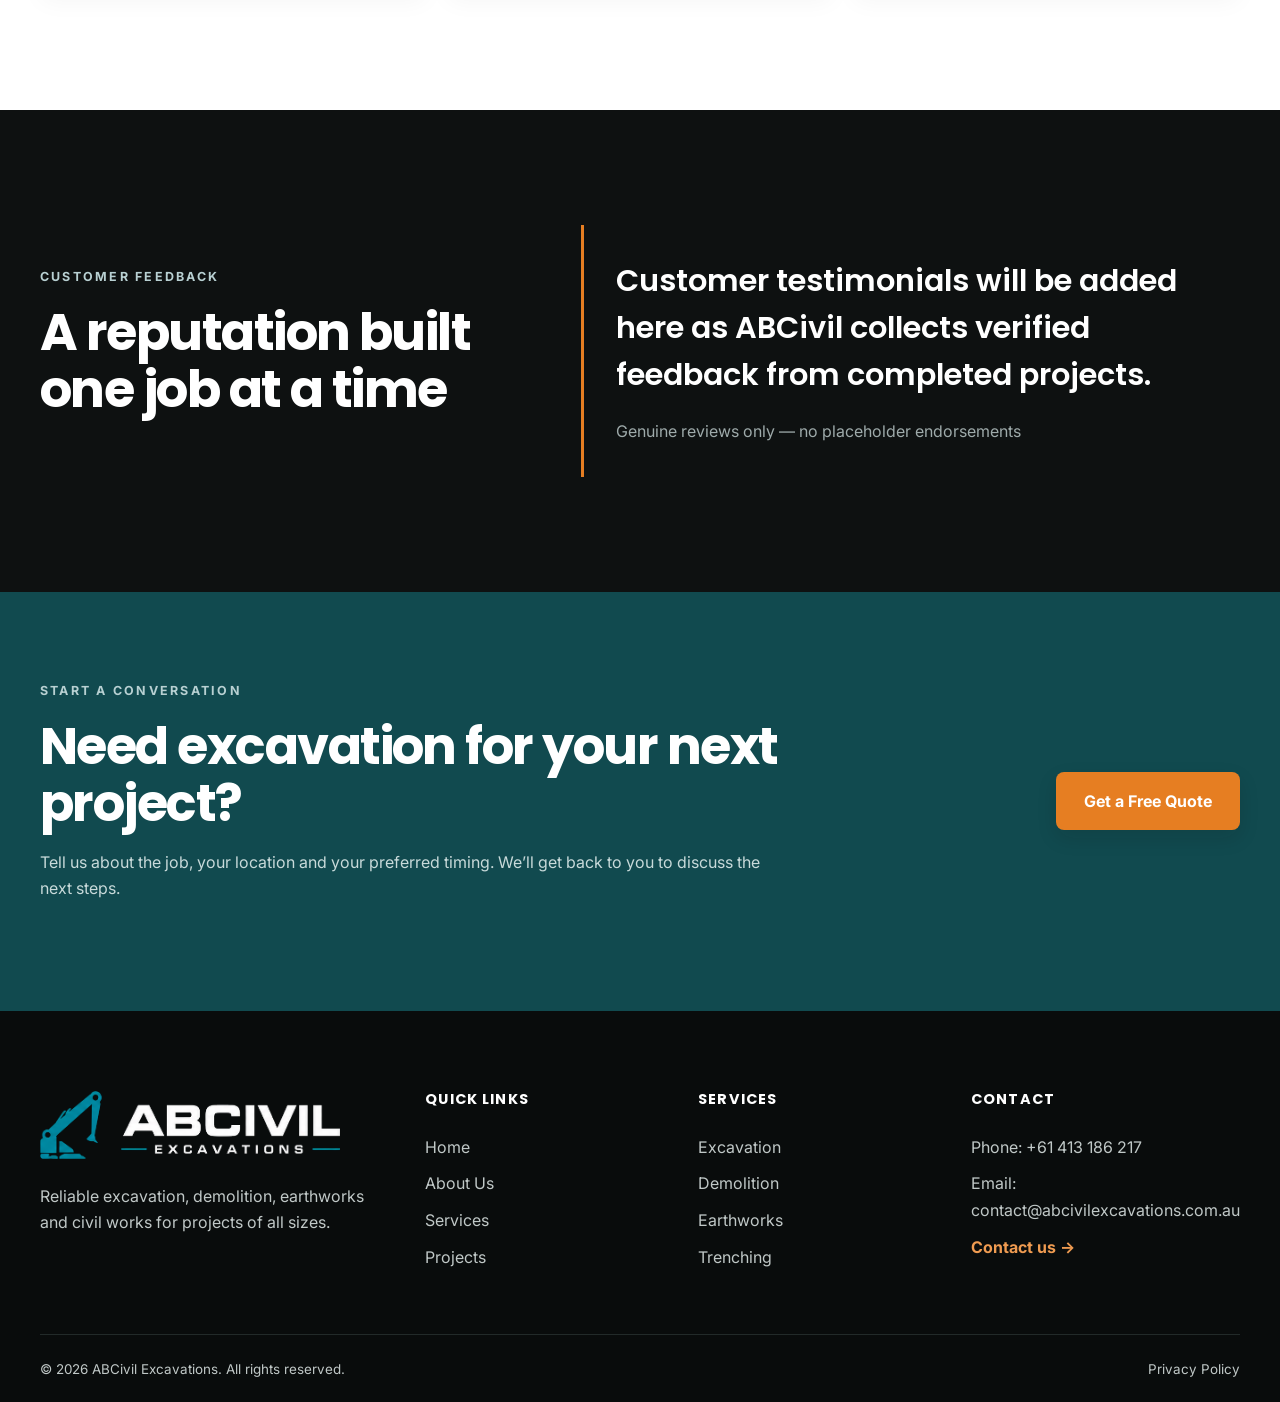
==== commit 0a78c66e: "Update About Us link to point to about.html" ====
--- a/index.html
+++ b/index.html
@@ -35,7 +35,7 @@
 
       <nav class="primary-nav" id="primary-navigation" aria-label="Primary navigation" data-navigation>
         <a class="active" href="index.html">Home</a>
-        <a href="#about">About Us</a>
+        <a href="about.html">About Us</a>
         <a href="services.html">Services</a>
         <a href="projects.html">Projects</a>
         <a href="contact.html">Contact Us</a>
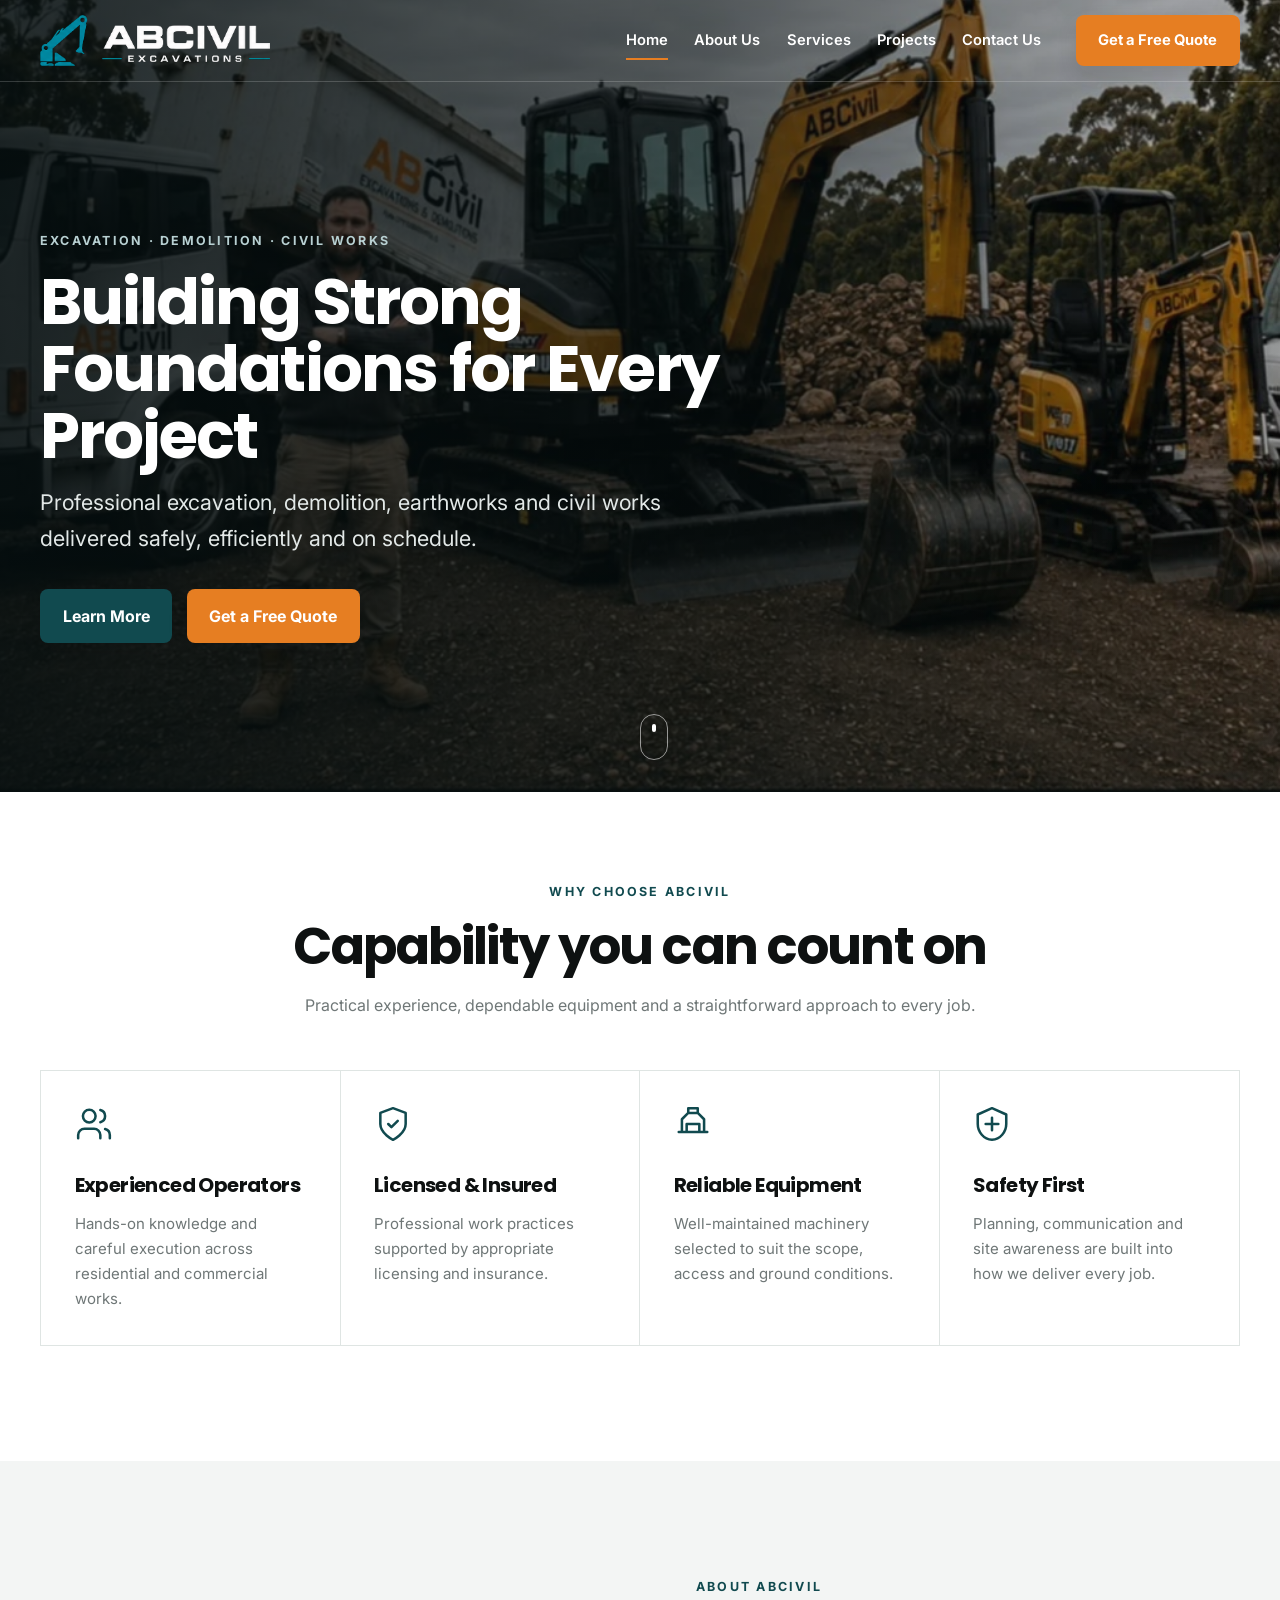
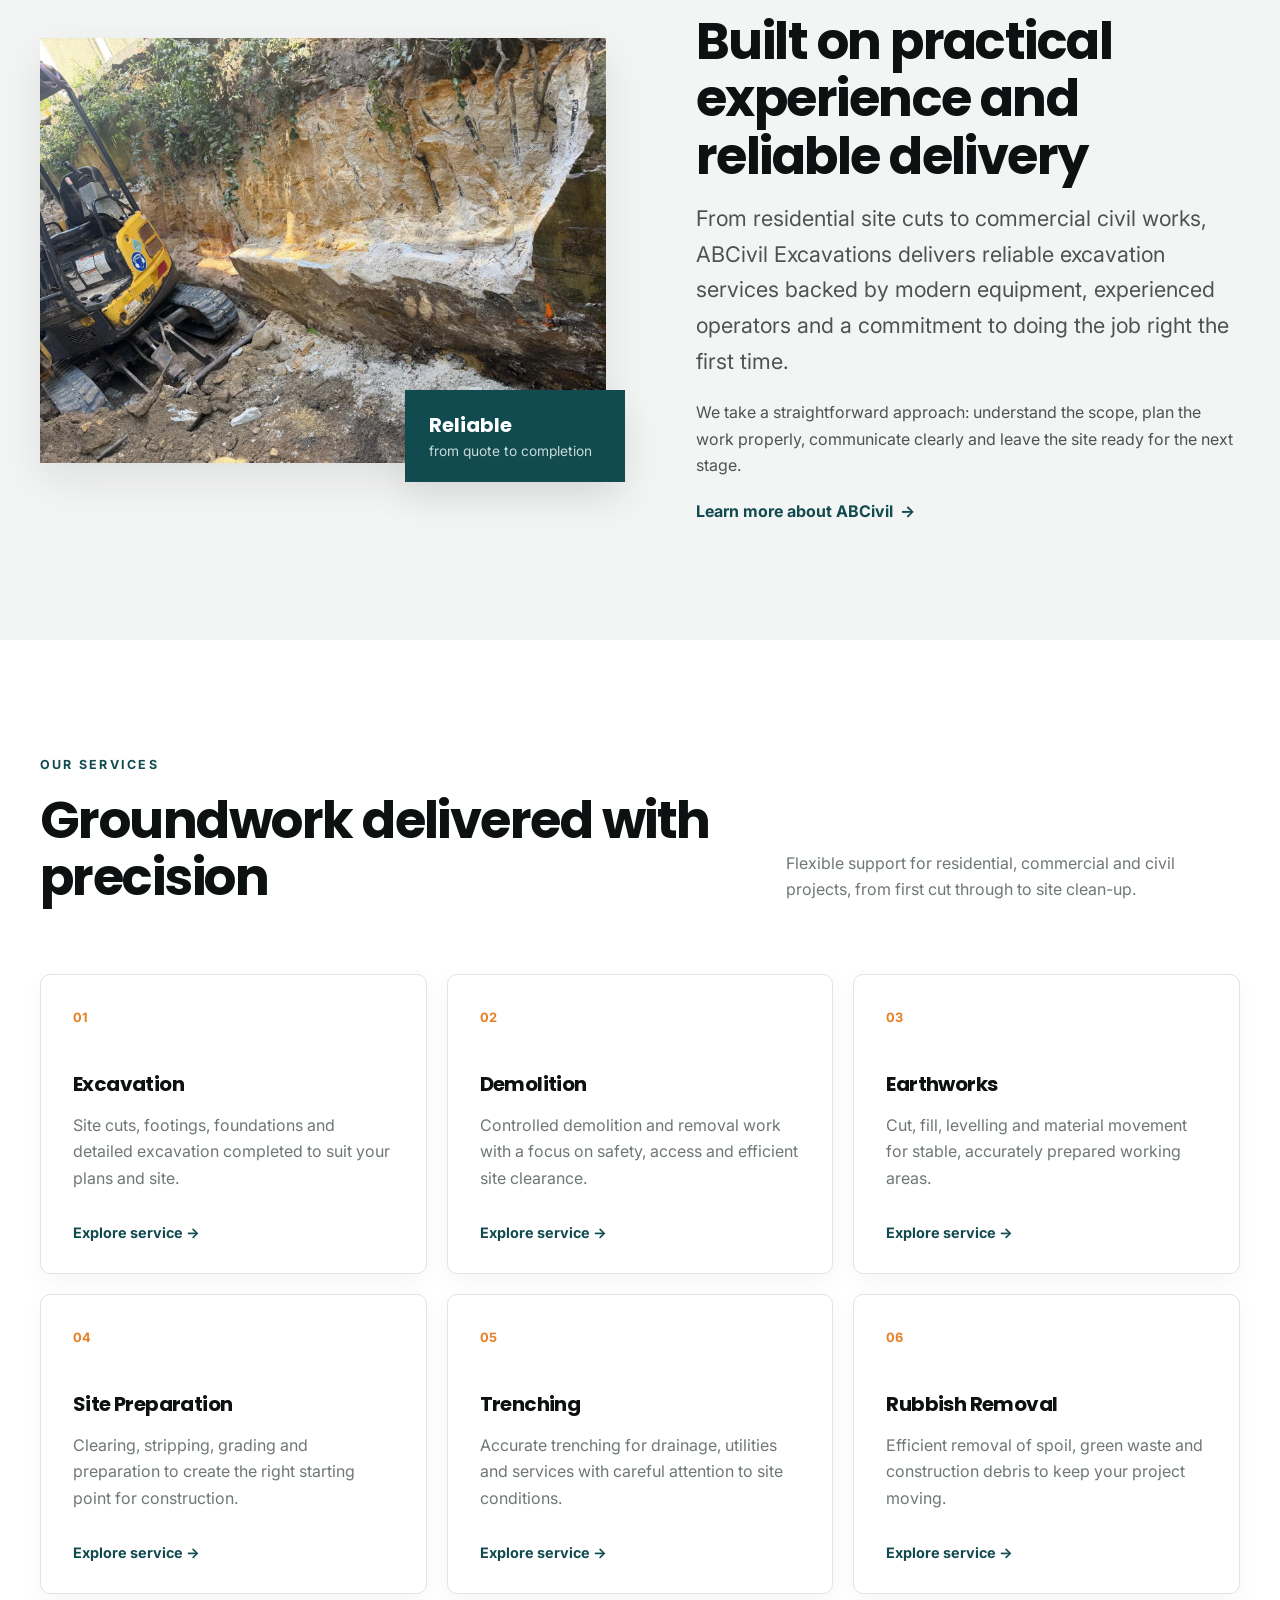
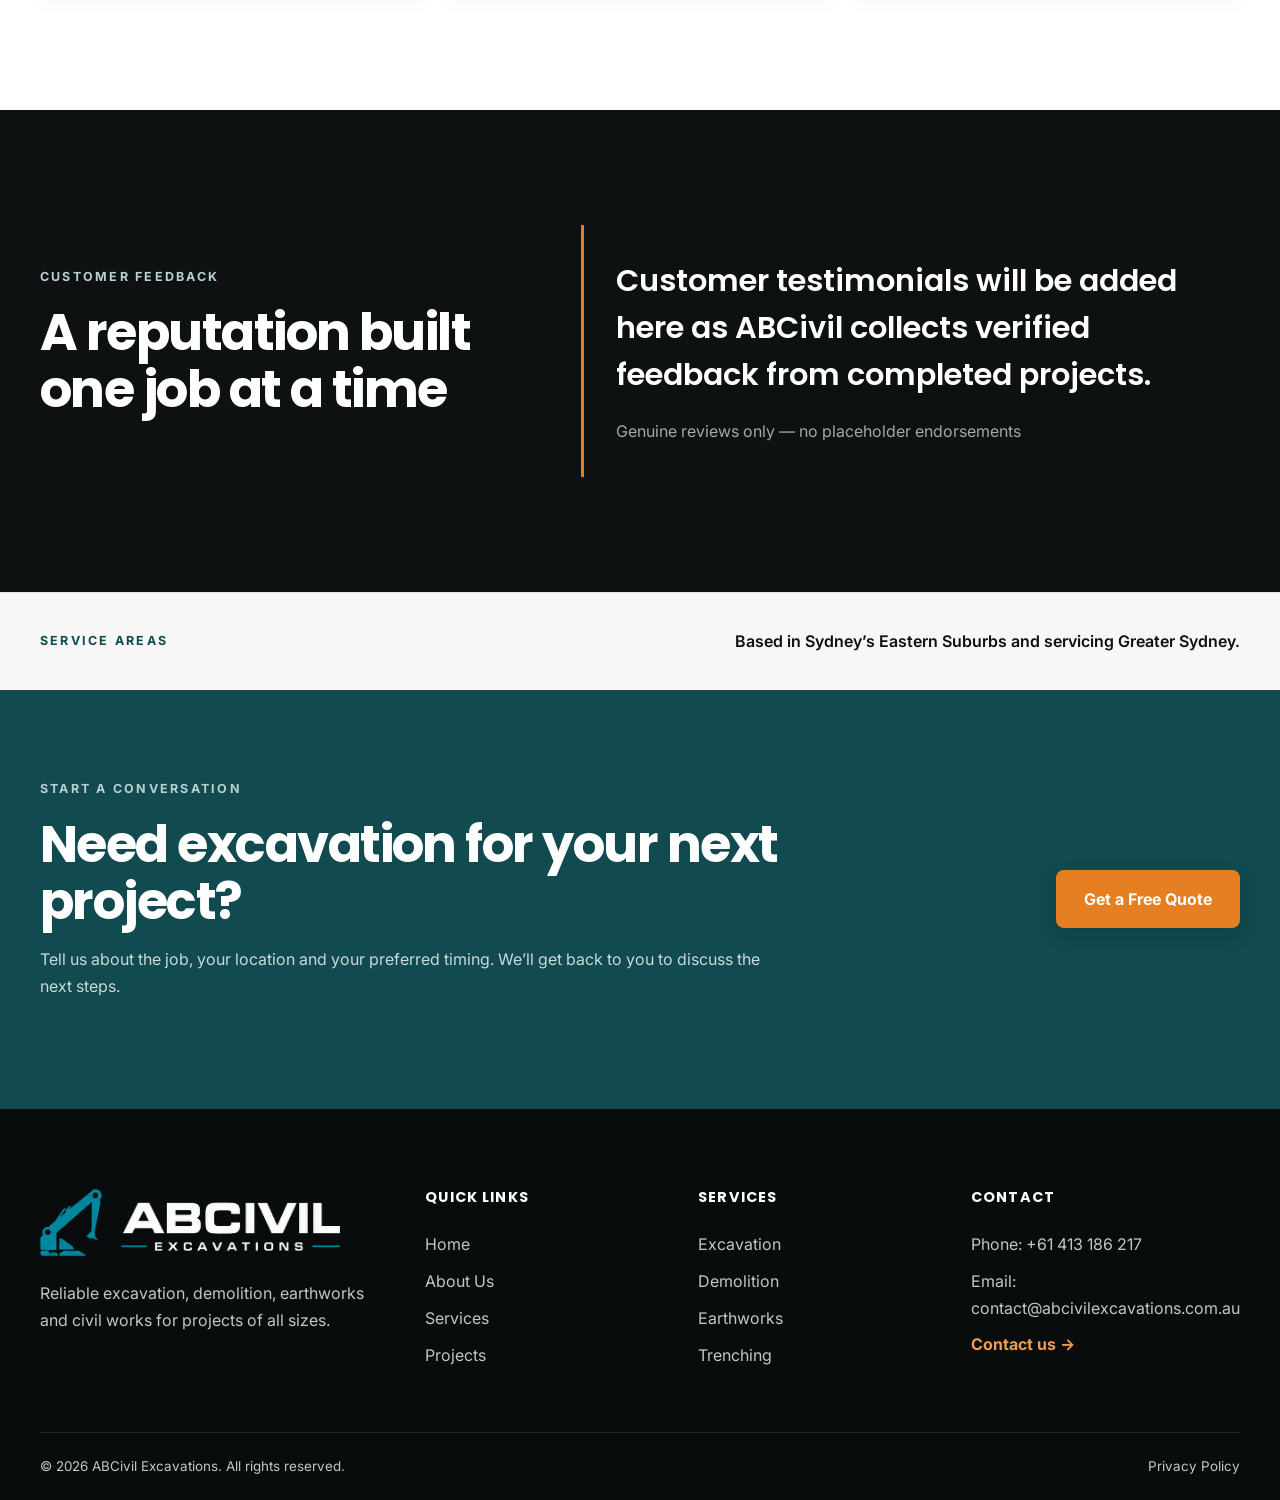
==== commit ec73d10c: "Add service area section to index.html Added a new service area section with description." ====
--- a/index.html
+++ b/index.html
@@ -143,6 +143,17 @@
       </div>
     </section>
 
+<section class="home-service-area">
+  <div class="container home-service-area-inner reveal">
+    <p class="eyebrow">Service areas</p>
+
+    <p class="home-service-area-text">
+      Based in Sydney’s Eastern Suburbs and servicing Greater Sydney.
+    </p>
+  </div>
+</section>
+
+    
     <section class="cta-section" aria-labelledby="cta-title">
       <div class="container cta-inner reveal">
         <div>
--- a/assets/css/style.css
+++ b/assets/css/style.css
@@ -9,3 +9,35 @@
 @media (prefers-reduced-motion:reduce){html{scroll-behavior:auto}*,*::before,*::after{animation-duration:.01ms!important;animation-iteration-count:1!important;transition-duration:.01ms!important}.reveal{opacity:1;transform:none}}
 
 @media (max-width:680px){.brand-logo{width:178px}.brand-logo-footer{width:240px}.phase-logo{width:min(100%,330px)}}
+
+
+.home-service-area {
+  padding: 2.2rem 0;
+  border-top: 1px solid var(--border);
+  background: #f6f7f6;
+}
+
+.home-service-area-inner {
+  display: flex;
+  align-items: center;
+  justify-content: space-between;
+  gap: 2rem;
+}
+
+.home-service-area .eyebrow {
+  margin-bottom: 0;
+}
+
+.home-service-area-text {
+  margin: 0;
+  font-weight: 600;
+  color: var(--ink);
+}
+
+@media (max-width: 700px) {
+  .home-service-area-inner {
+    align-items: flex-start;
+    flex-direction: column;
+    gap: .6rem;
+  }
+}
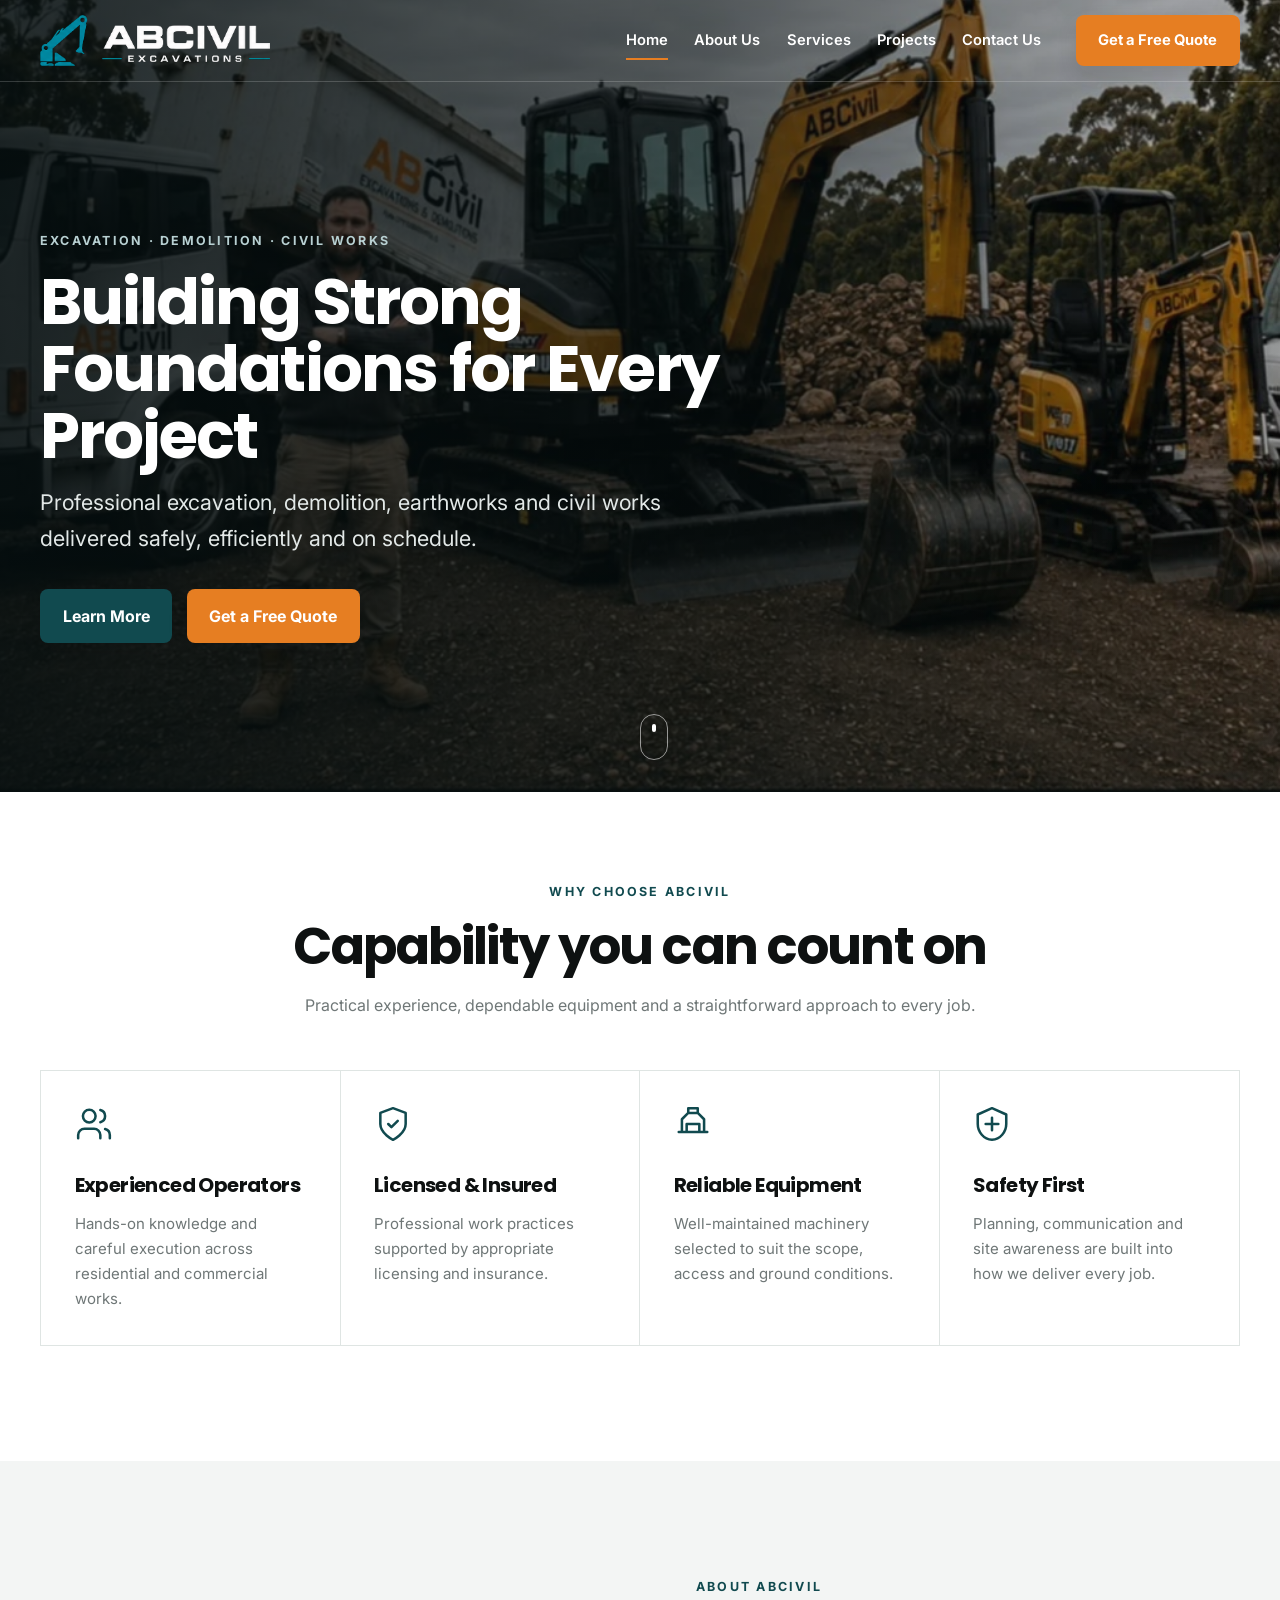
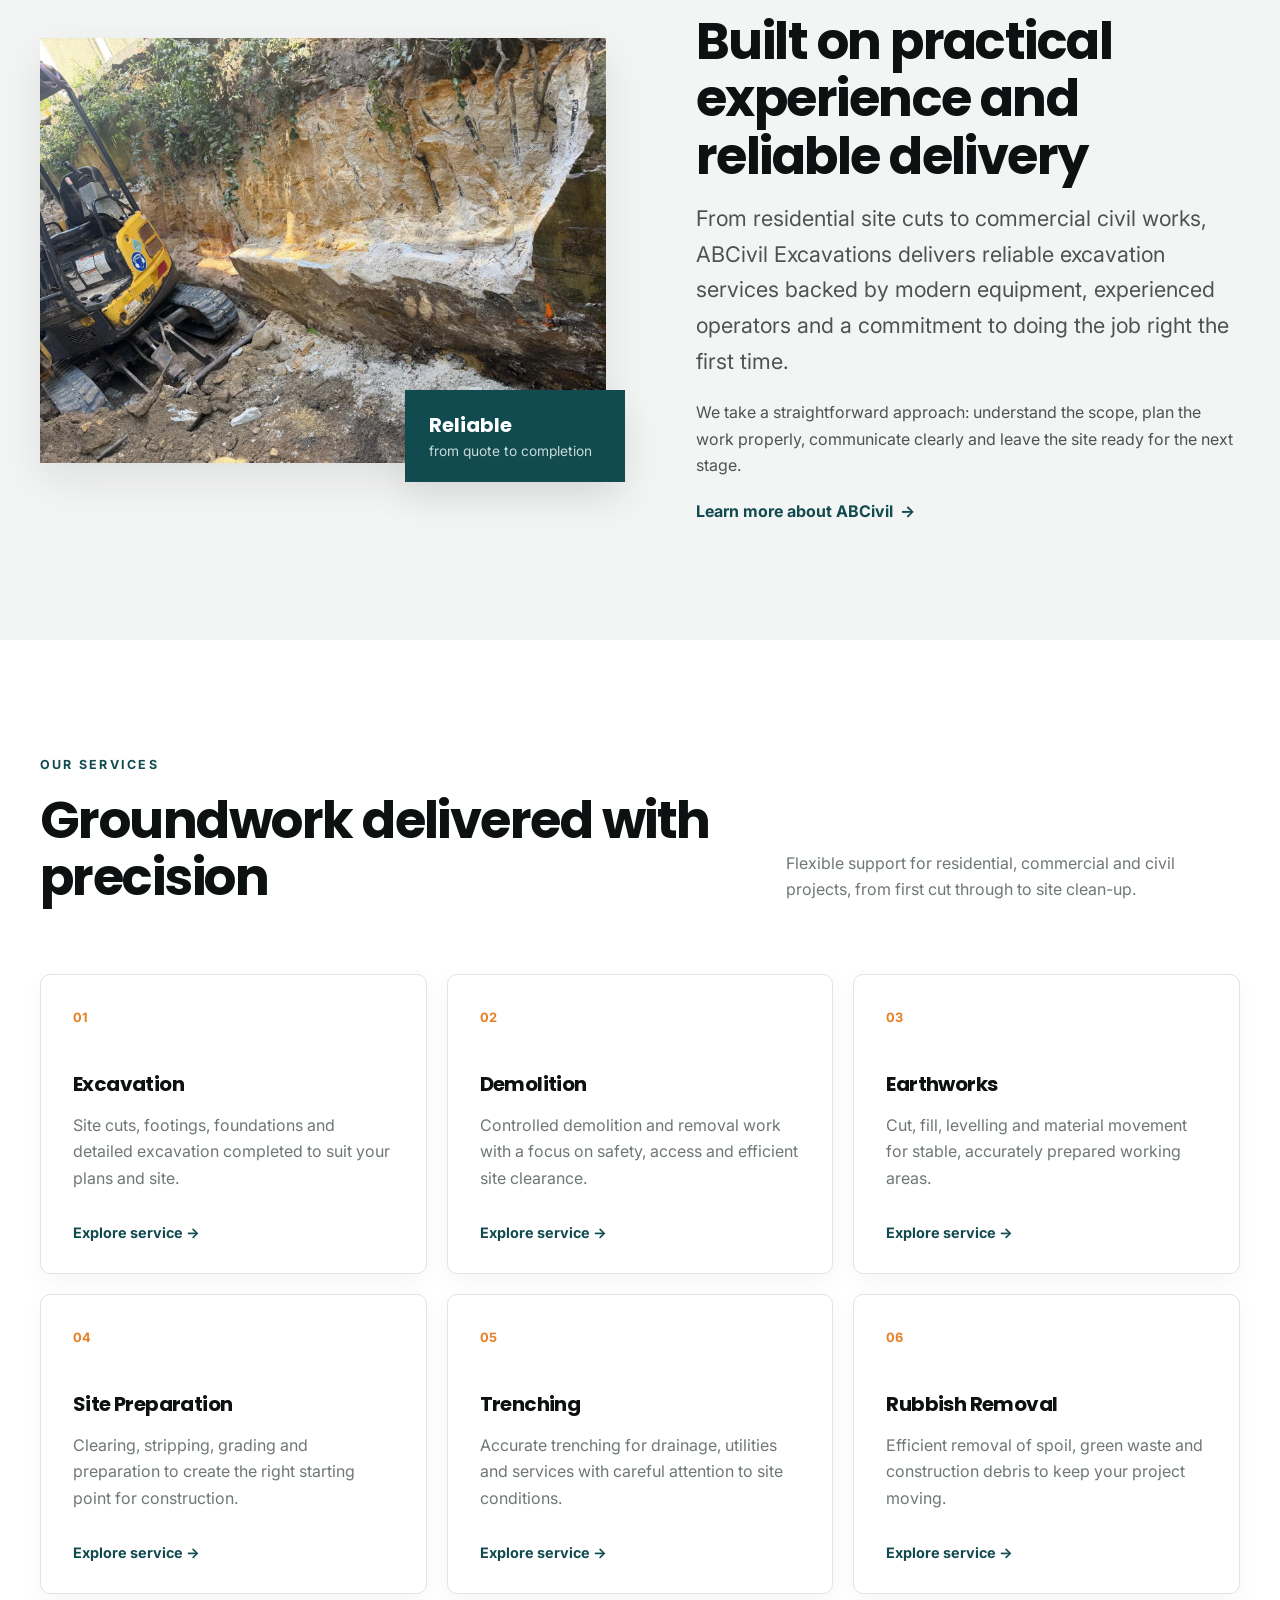
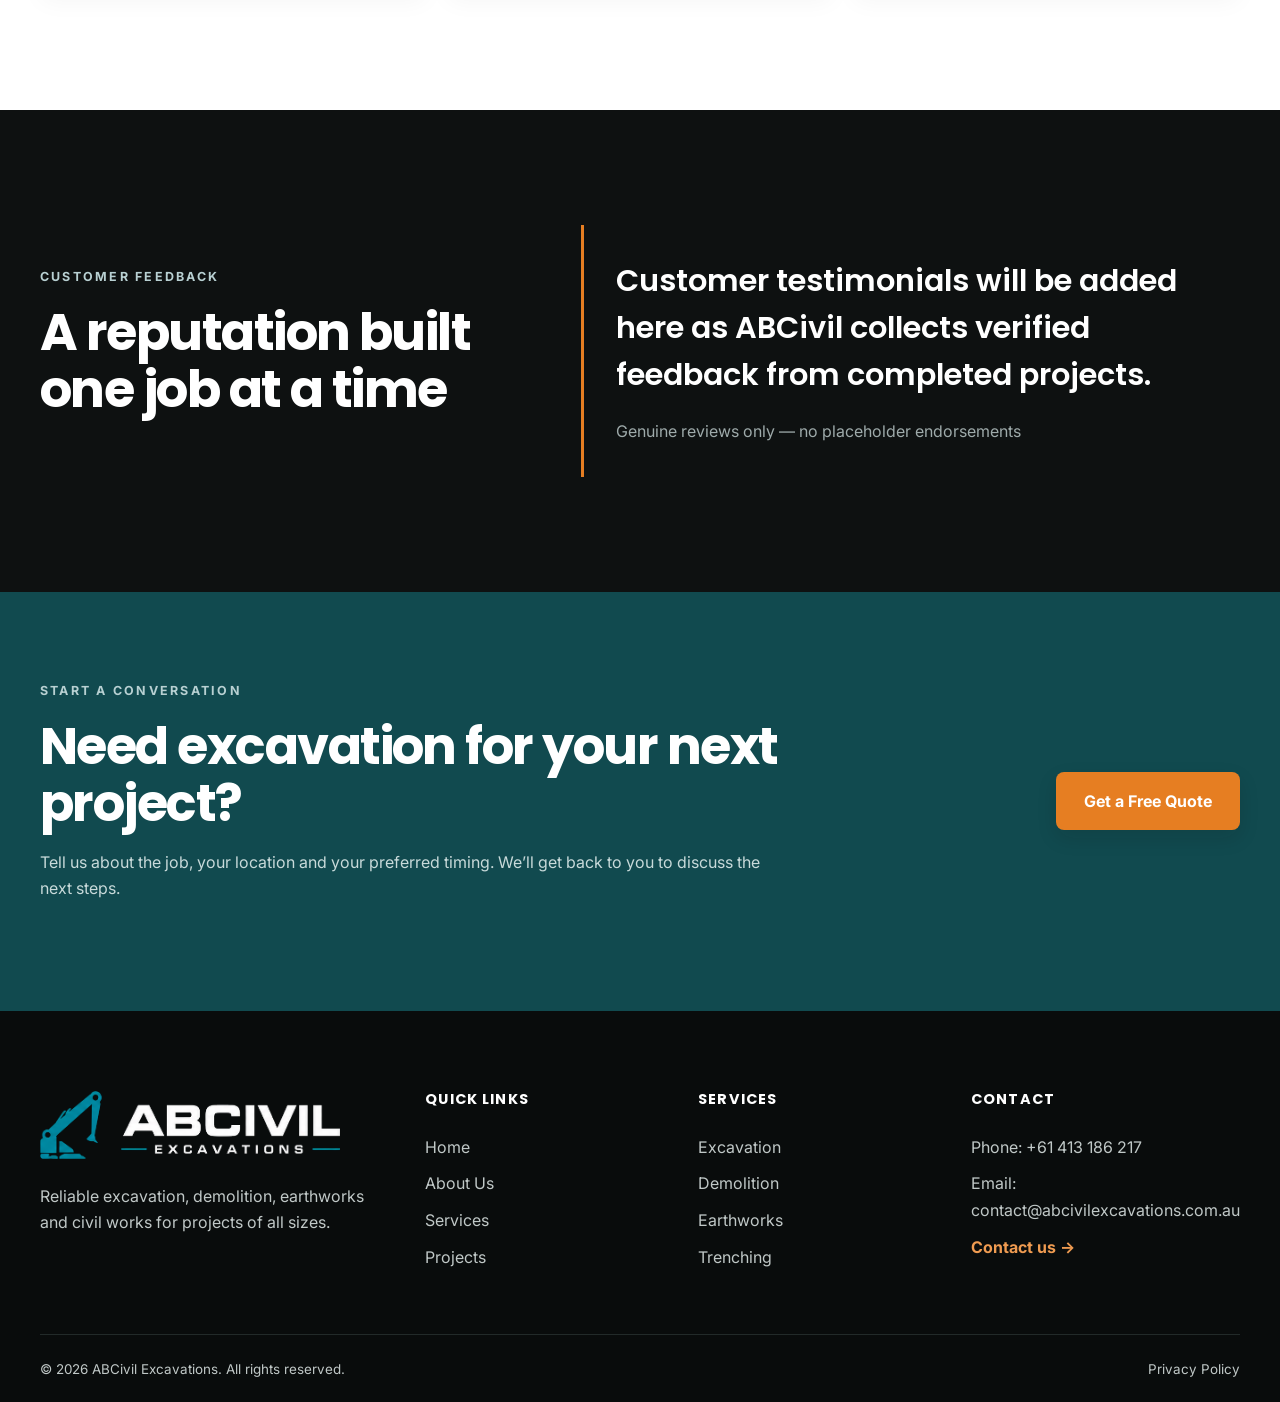
==== commit eac38ac2: "Remove home service area section Removed the home service area section from the HTML." ====
--- a/index.html
+++ b/index.html
@@ -142,18 +142,7 @@
         </blockquote>
       </div>
     </section>
-
-<section class="home-service-area">
-  <div class="container home-service-area-inner reveal">
-    <p class="eyebrow">Service areas</p>
-
-    <p class="home-service-area-text">
-      Based in Sydney’s Eastern Suburbs and servicing Greater Sydney.
-    </p>
-  </div>
-</section>
-
-    
+   
     <section class="cta-section" aria-labelledby="cta-title">
       <div class="container cta-inner reveal">
         <div>
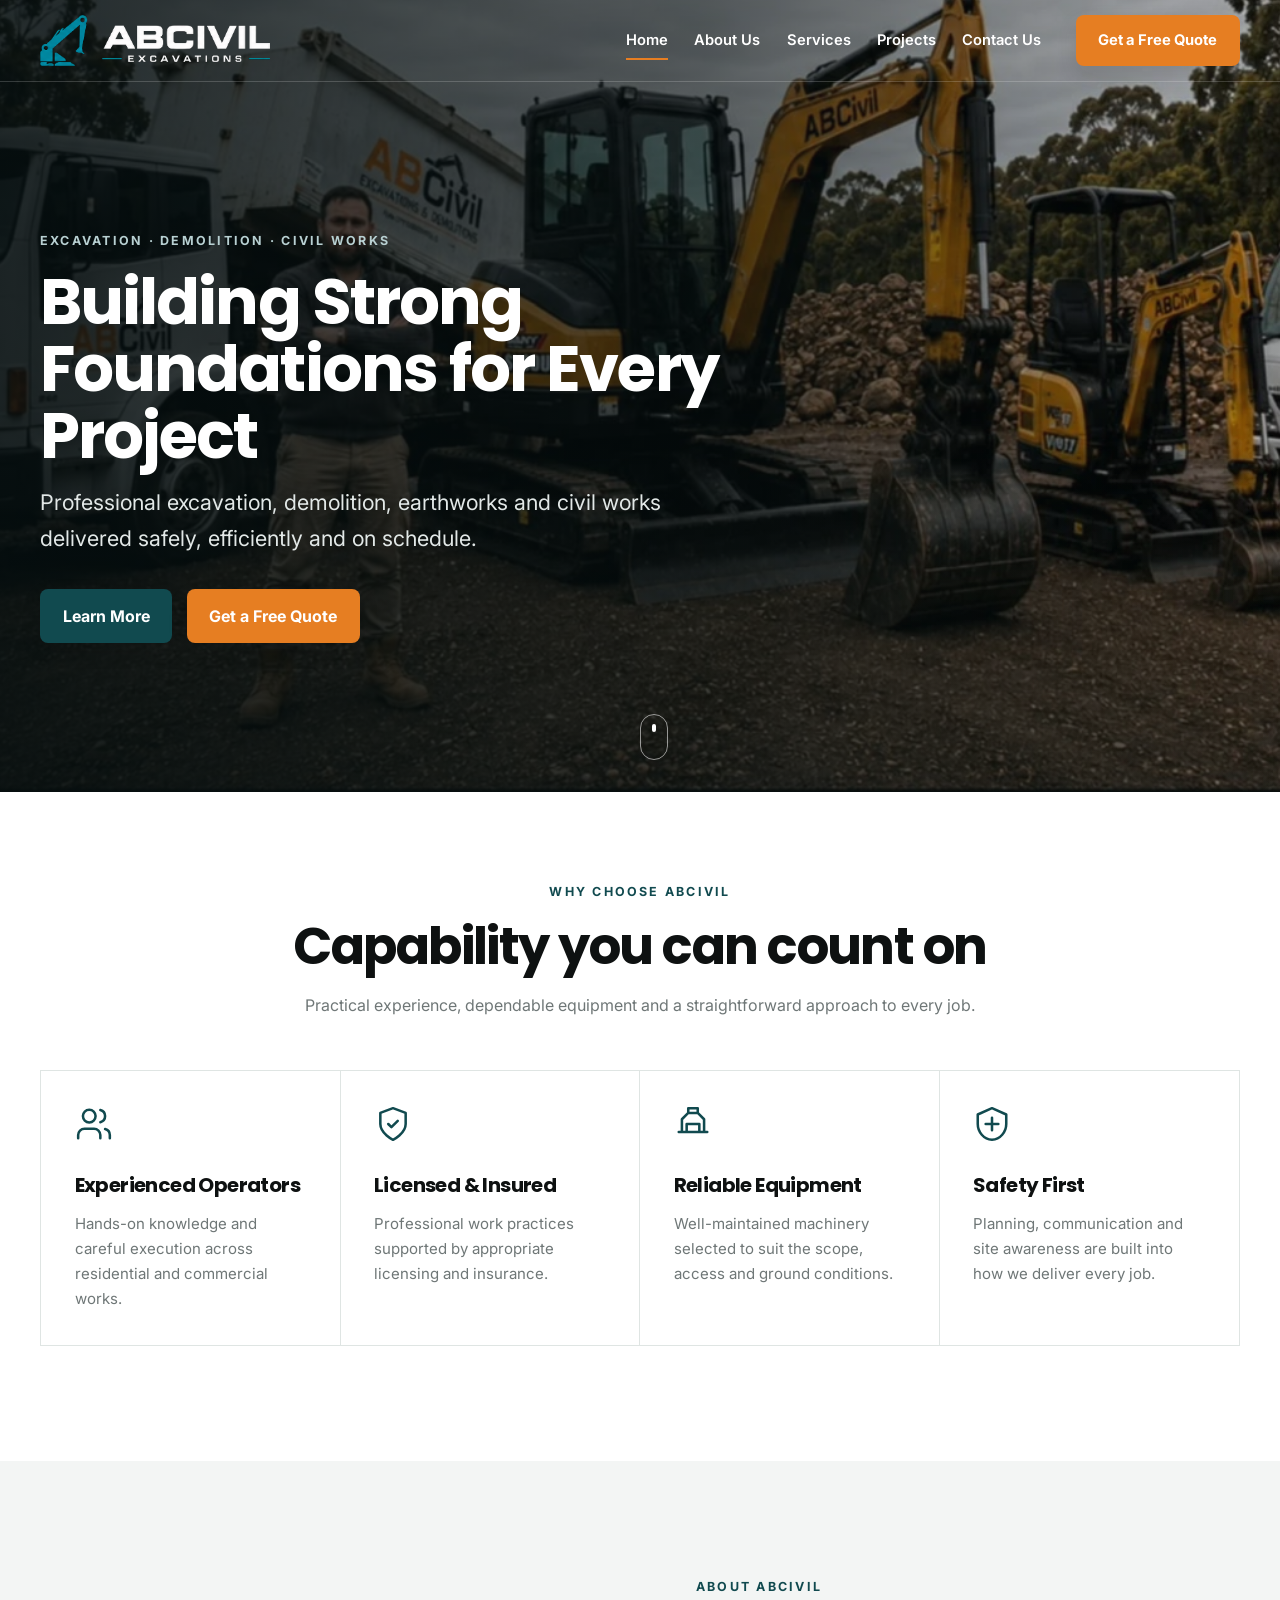
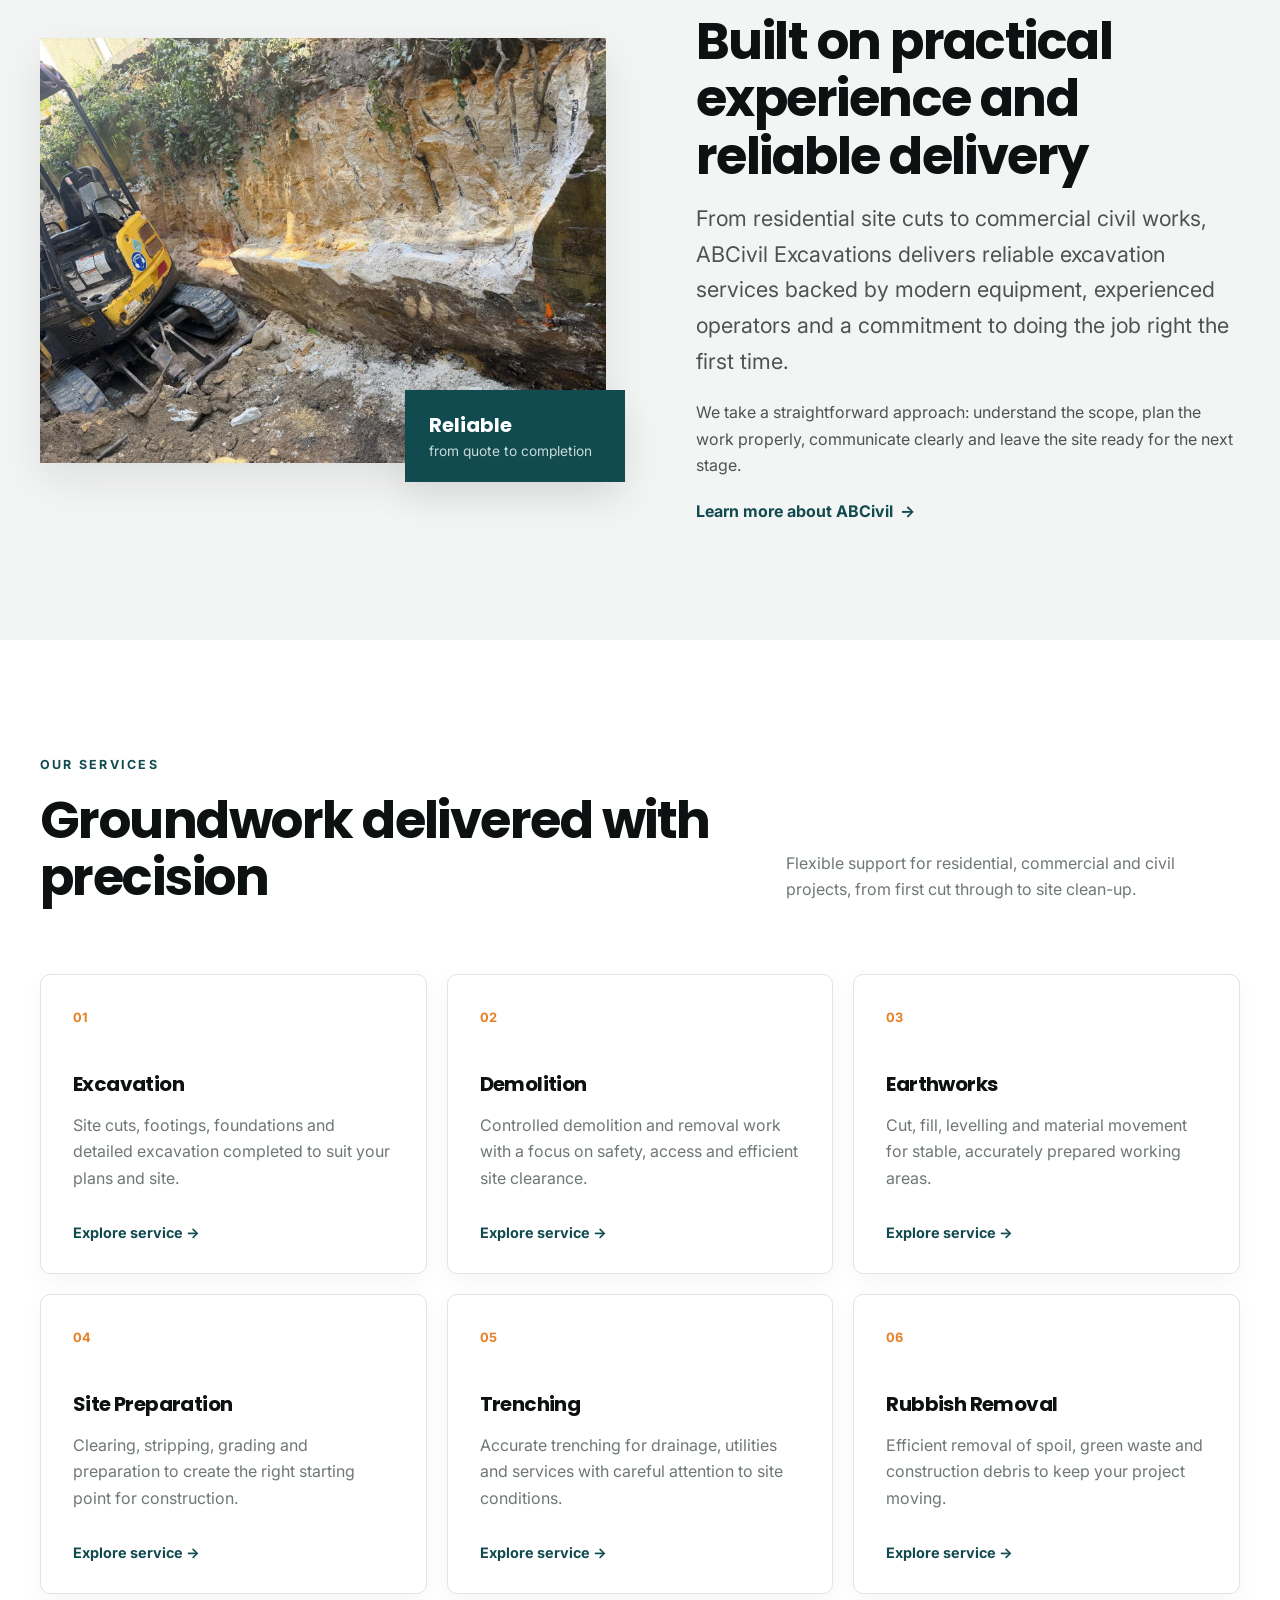
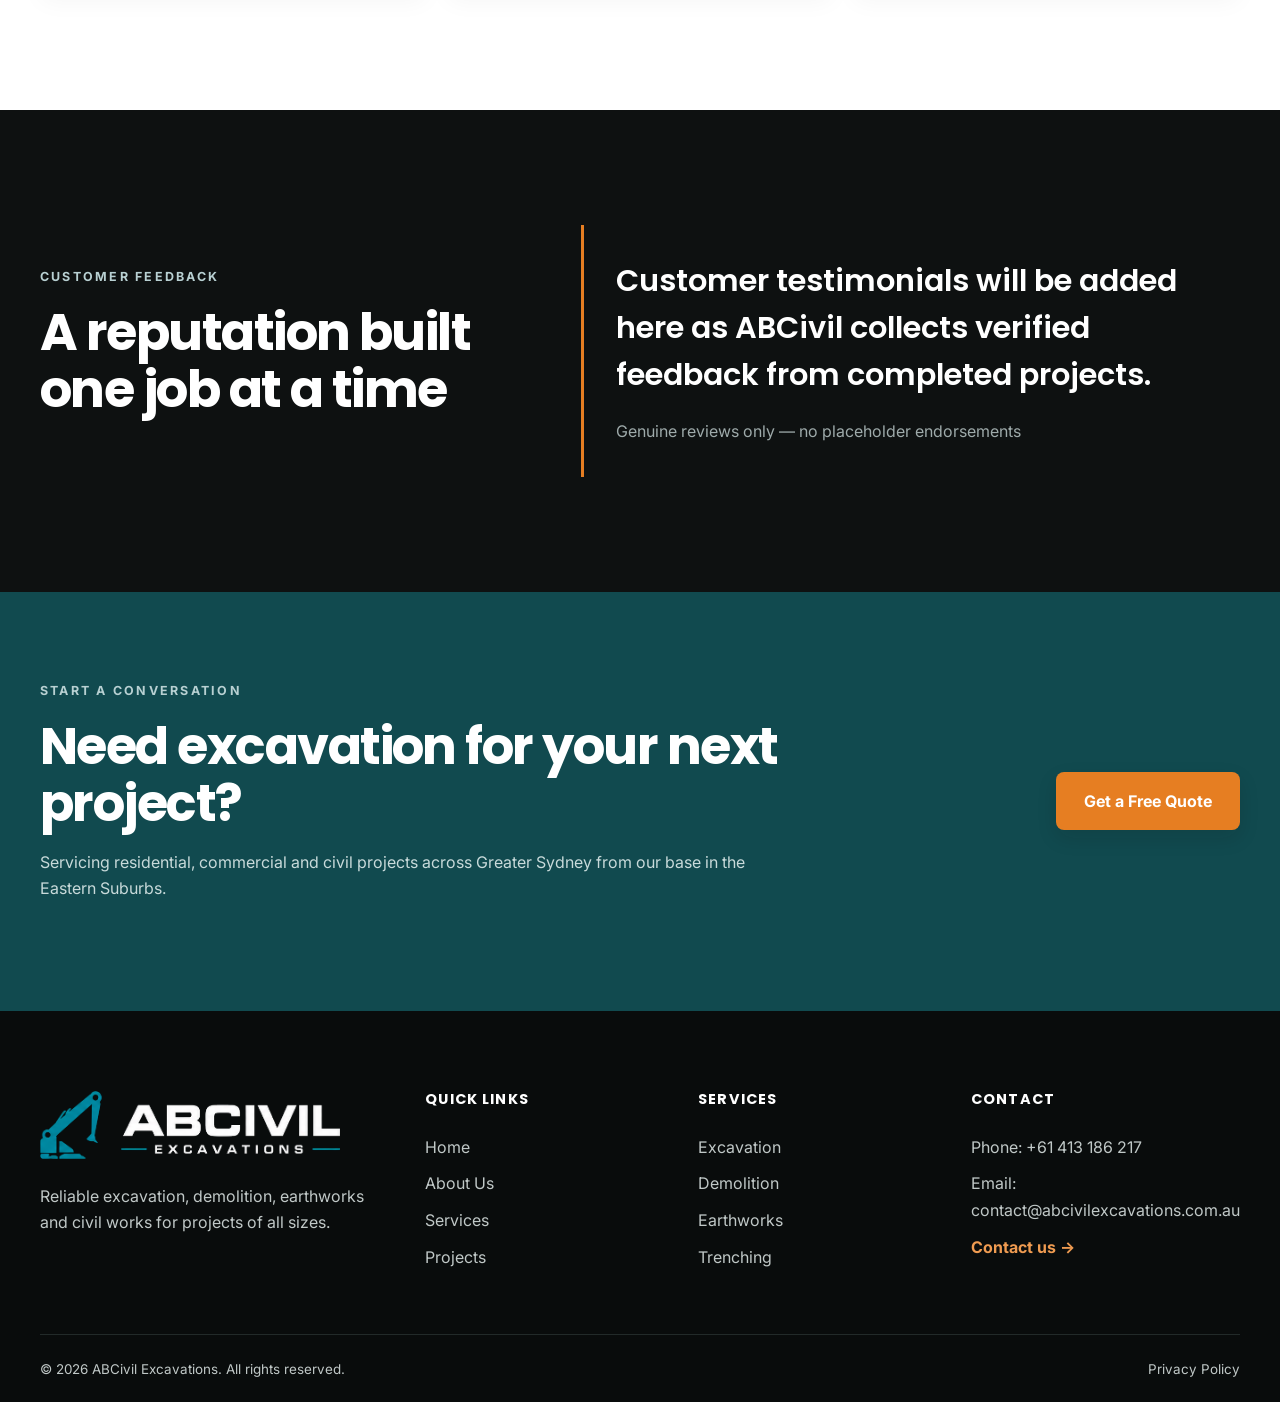
==== commit c41f7058: "Modify CTA section in index.html Updated the heading and added a new paragraph about service areas." ====
--- a/index.html
+++ b/index.html
@@ -147,8 +147,12 @@
       <div class="container cta-inner reveal">
         <div>
           <p class="eyebrow light">Start a conversation</p>
-          <h2 id="cta-title">Need excavation for your next project?</h2>
-          <p>Tell us about the job, your location and your preferred timing. We’ll get back to you to discuss the next steps.</p>
+          <h2>Need excavation for your next project?</h2>
+
+<p>
+  Servicing residential, commercial and civil projects across Greater Sydney
+  from our base in the Eastern Suburbs.
+</p>            
         </div>
         <a class="button button-accent button-large" href="contact.html">Get a Free Quote</a>
       </div>
--- a/assets/css/style.css
+++ b/assets/css/style.css
@@ -11,33 +11,4 @@
 @media (max-width:680px){.brand-logo{width:178px}.brand-logo-footer{width:240px}.phase-logo{width:min(100%,330px)}}
 
 
-.home-service-area {
-  padding: 2.2rem 0;
-  border-top: 1px solid var(--border);
-  background: #f6f7f6;
-}
 
-.home-service-area-inner {
-  display: flex;
-  align-items: center;
-  justify-content: space-between;
-  gap: 2rem;
-}
-
-.home-service-area .eyebrow {
-  margin-bottom: 0;
-}
-
-.home-service-area-text {
-  margin: 0;
-  font-weight: 600;
-  color: var(--ink);
-}
-
-@media (max-width: 700px) {
-  .home-service-area-inner {
-    align-items: flex-start;
-    flex-direction: column;
-    gap: .6rem;
-  }
-}
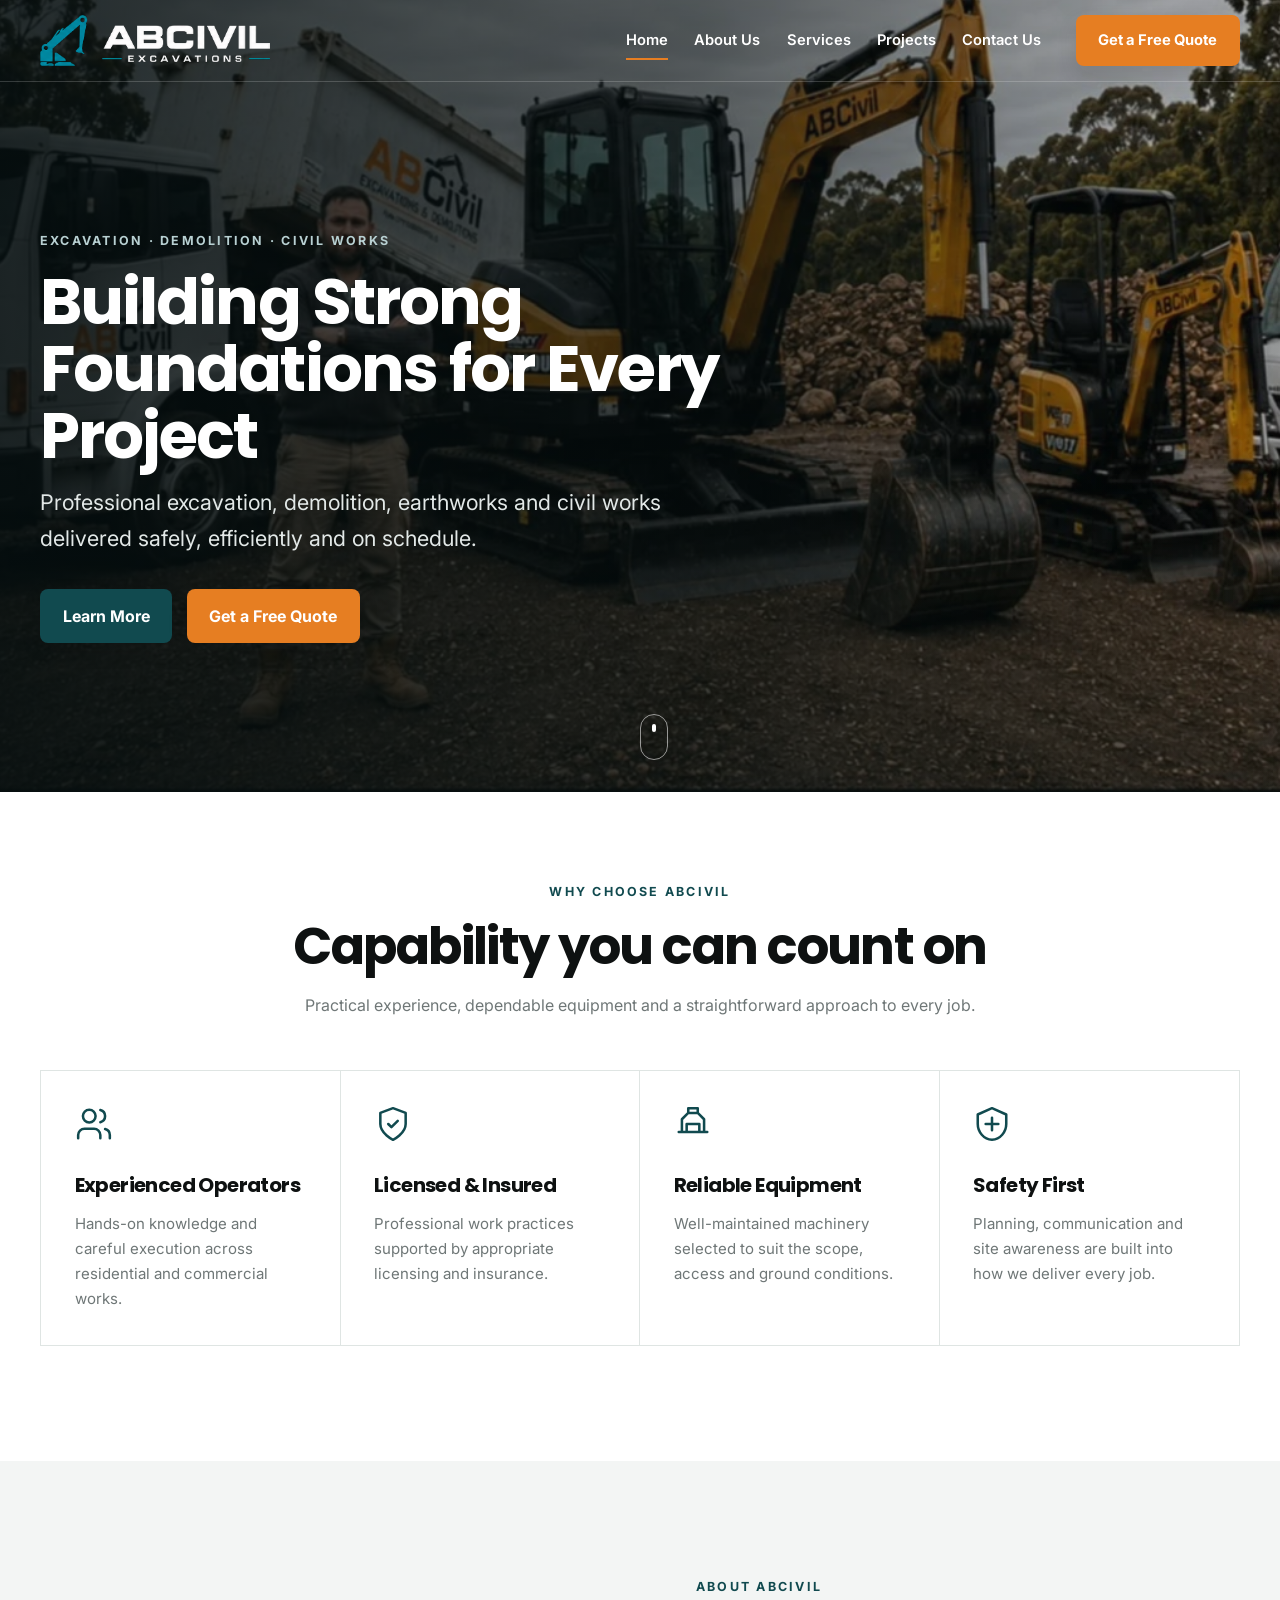
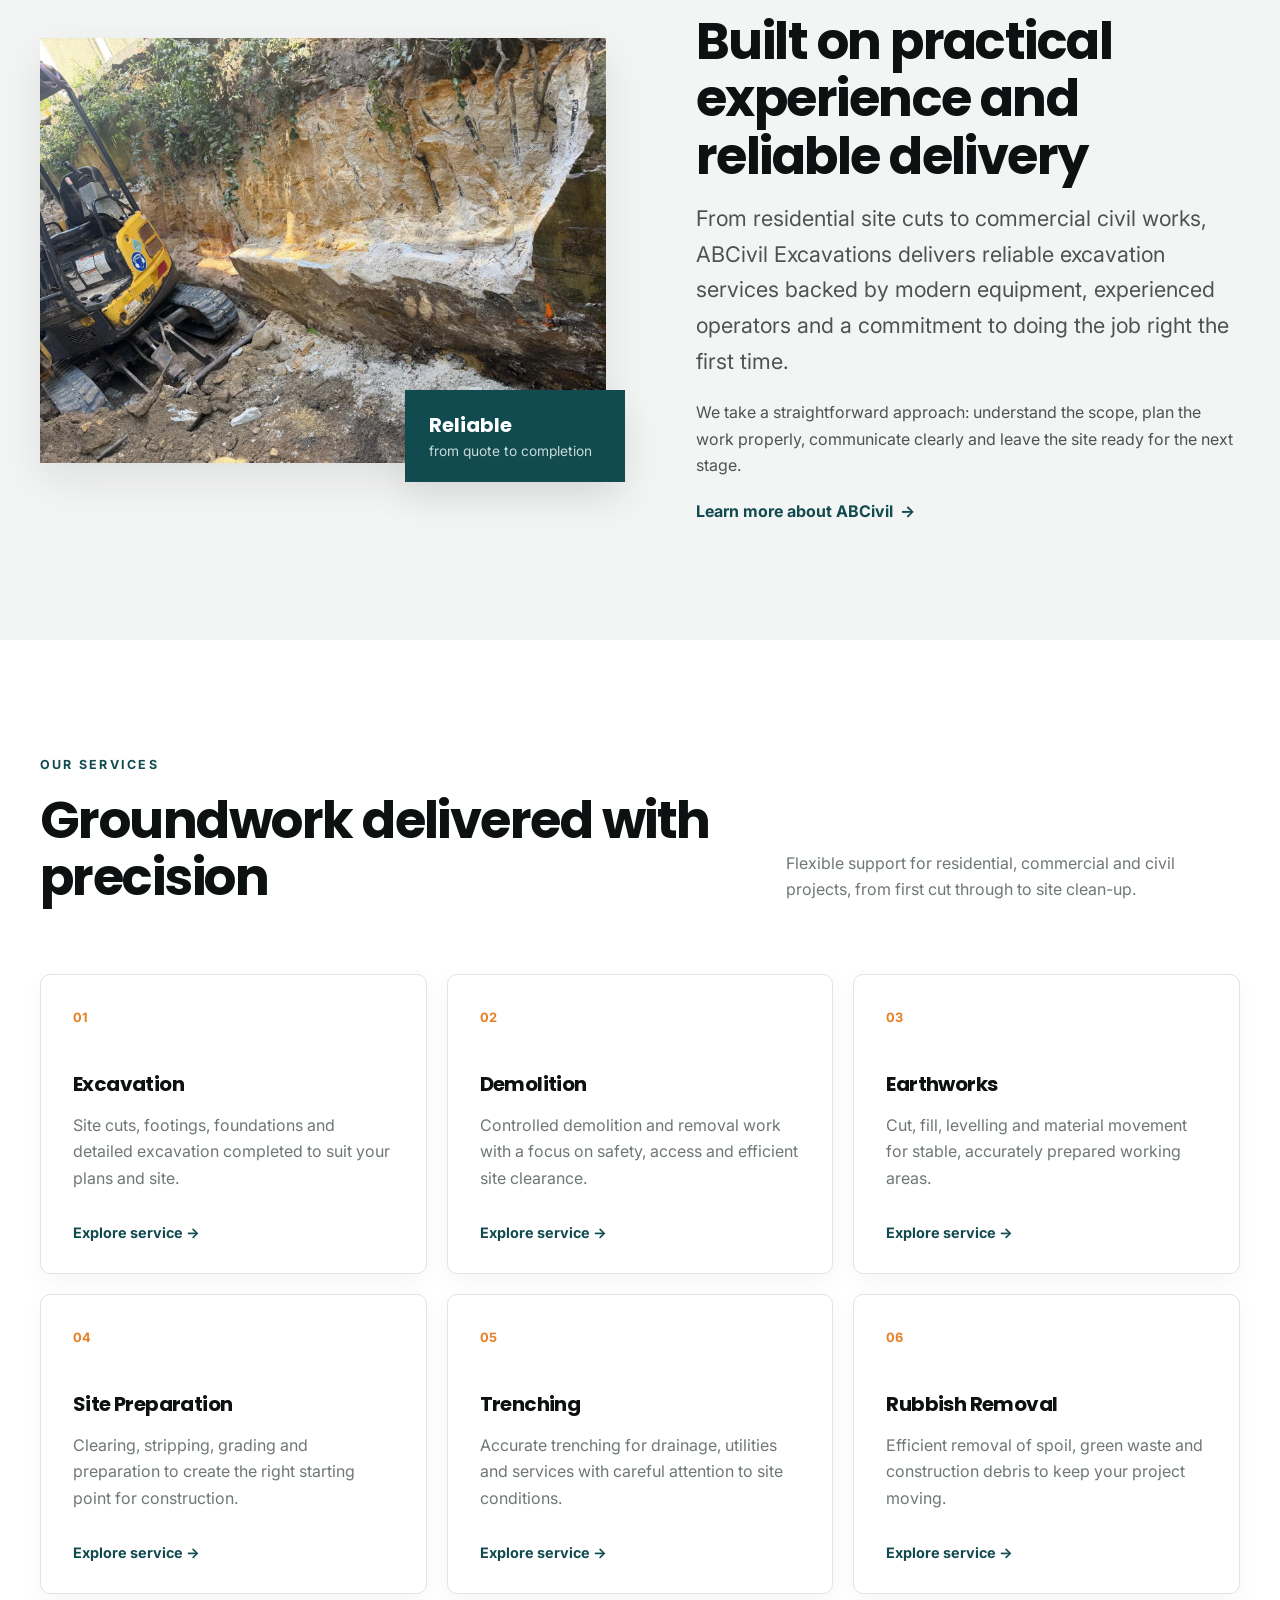
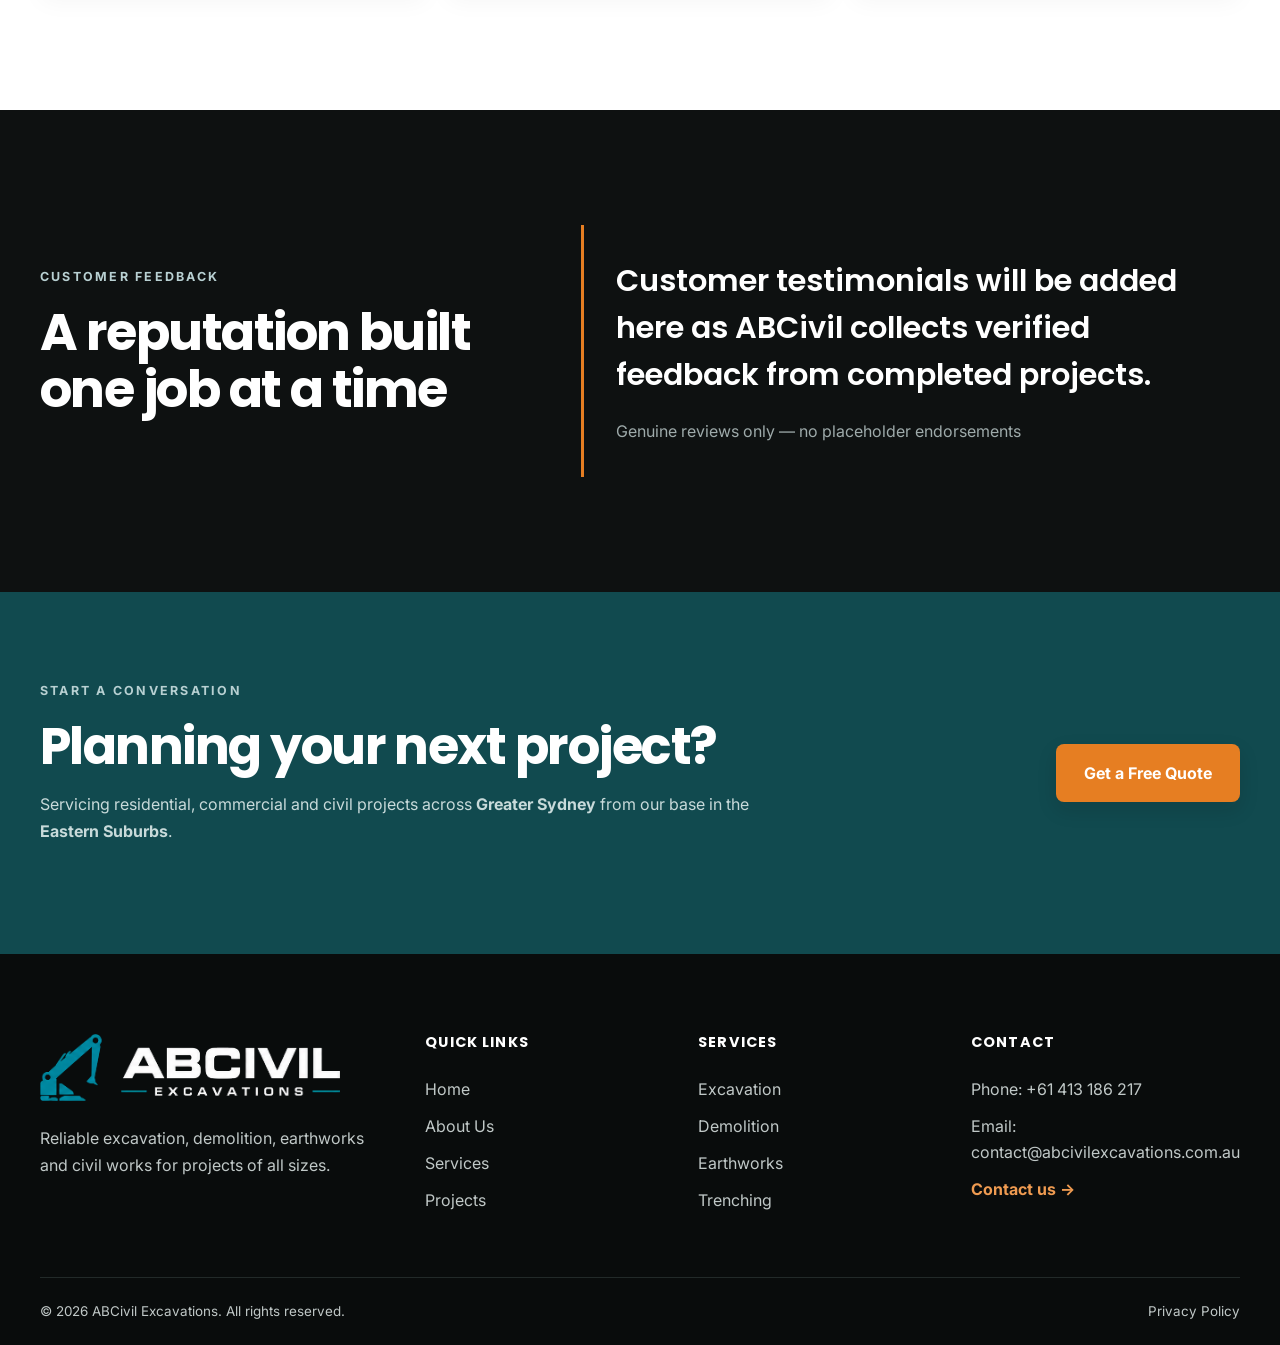
==== commit ef954d1f: "Revise heading and enhance project description Updated heading and emphasized location in project de" ====
--- a/index.html
+++ b/index.html
@@ -147,11 +147,11 @@
       <div class="container cta-inner reveal">
         <div>
           <p class="eyebrow light">Start a conversation</p>
-          <h2>Need excavation for your next project?</h2>
+          <h2>Planning your next project?</h2>
 
 <p>
-  Servicing residential, commercial and civil projects across Greater Sydney
-  from our base in the Eastern Suburbs.
+  Servicing residential, commercial and civil projects across <strong>Greater Sydney</strong>
+  from our base in the <strong>Eastern Suburbs</strong>.
 </p>            
         </div>
         <a class="button button-accent button-large" href="contact.html">Get a Free Quote</a>
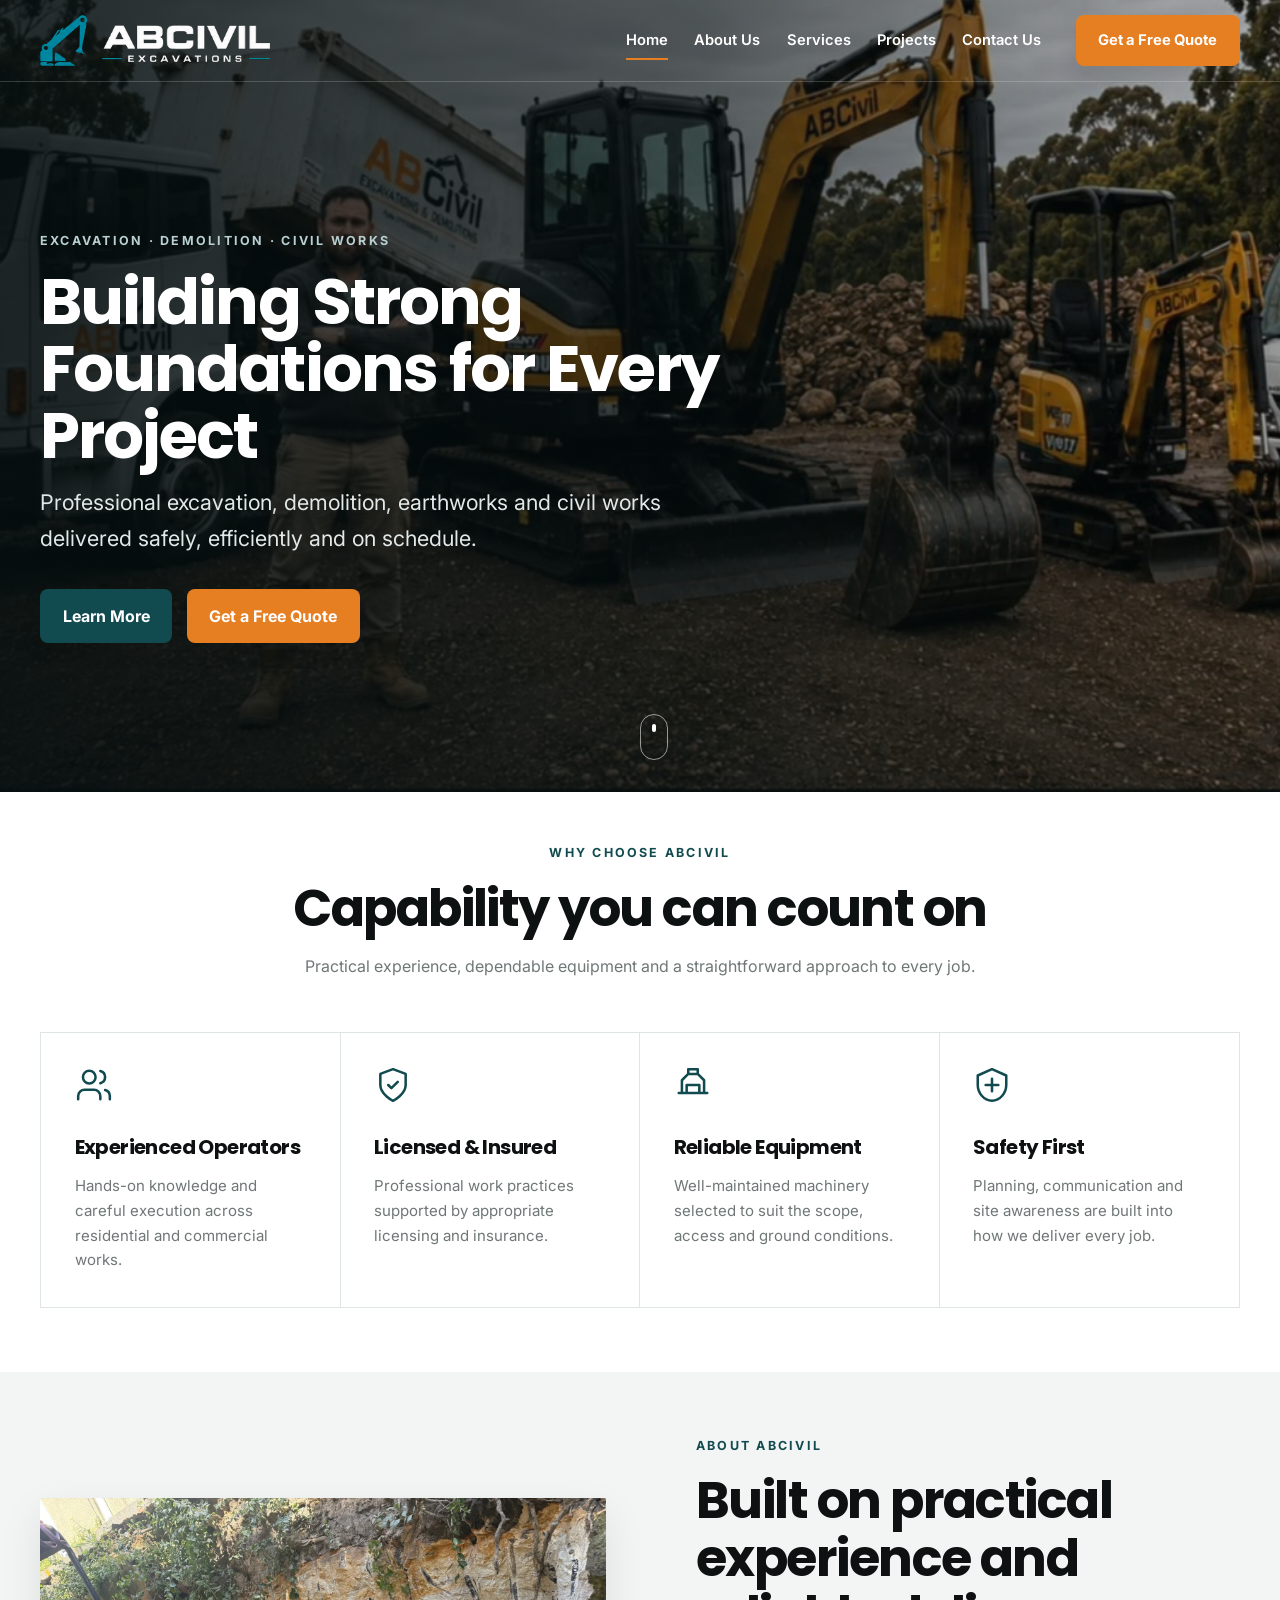
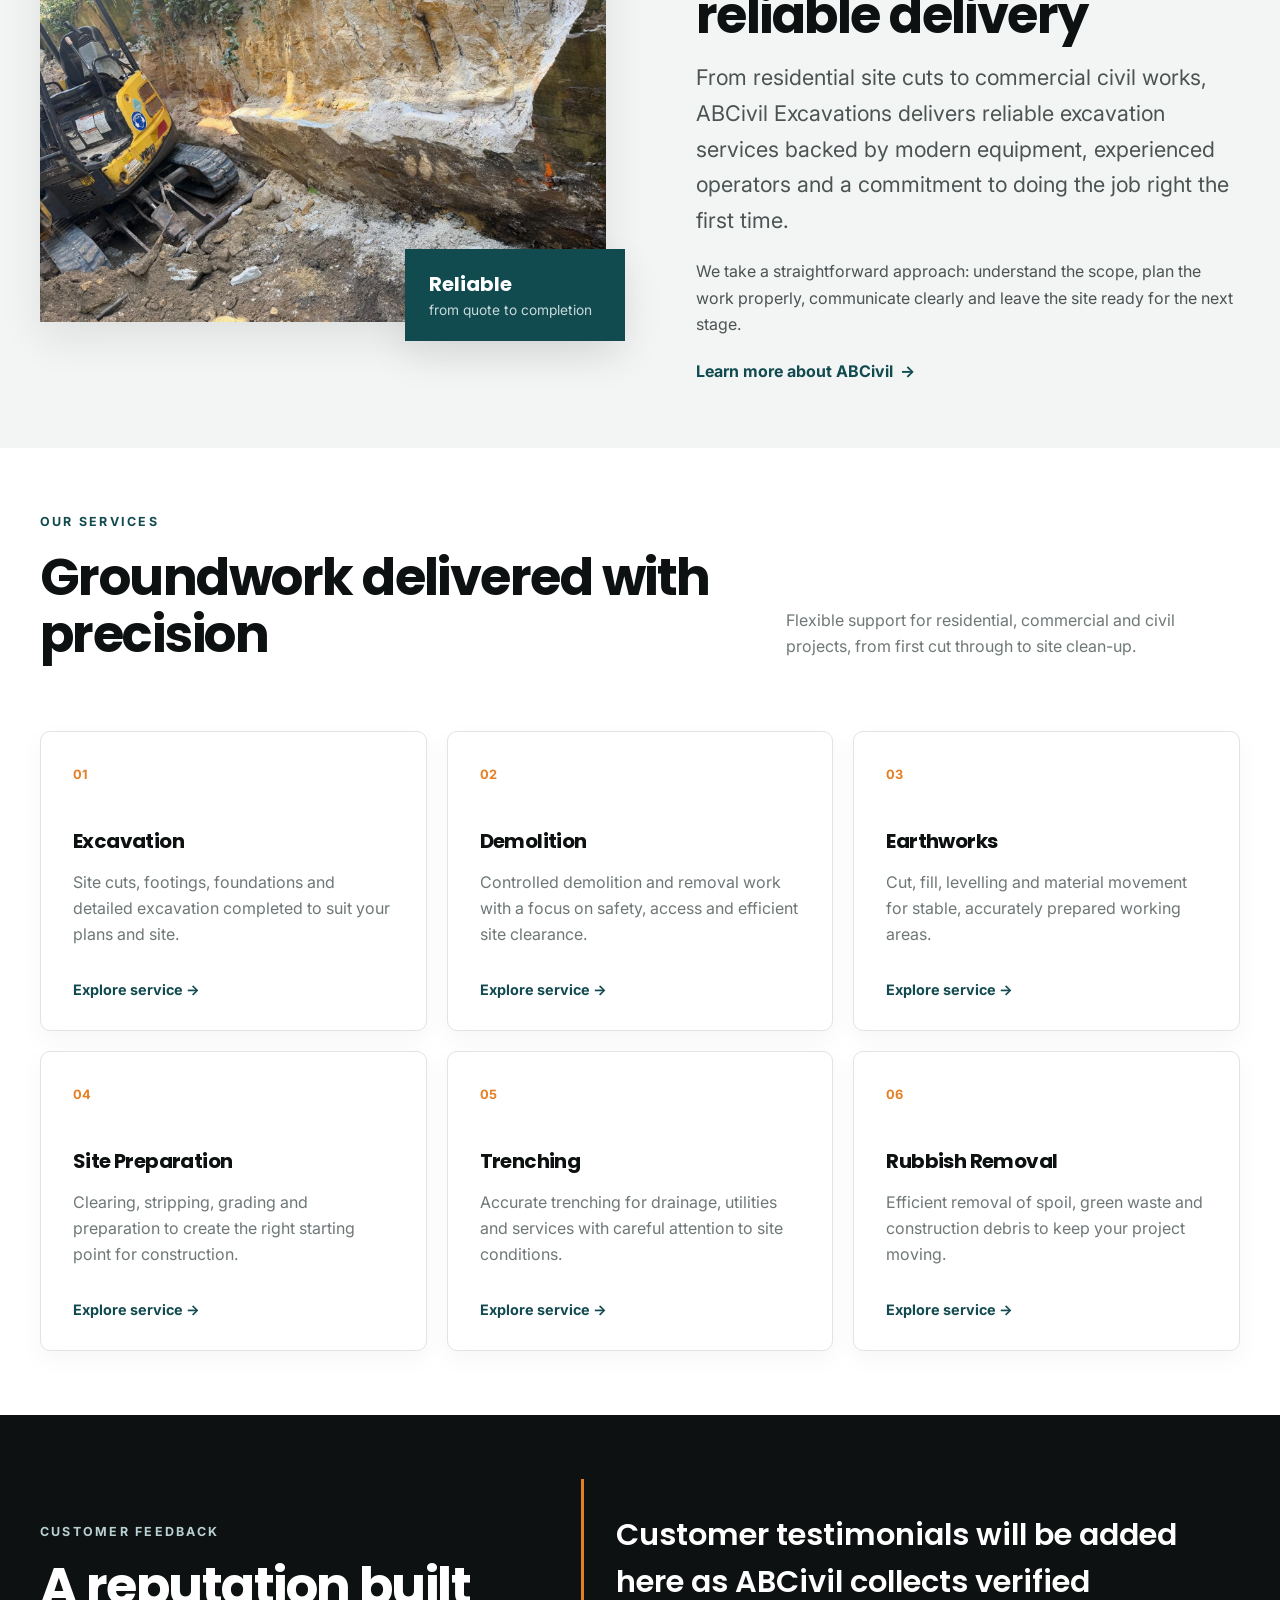
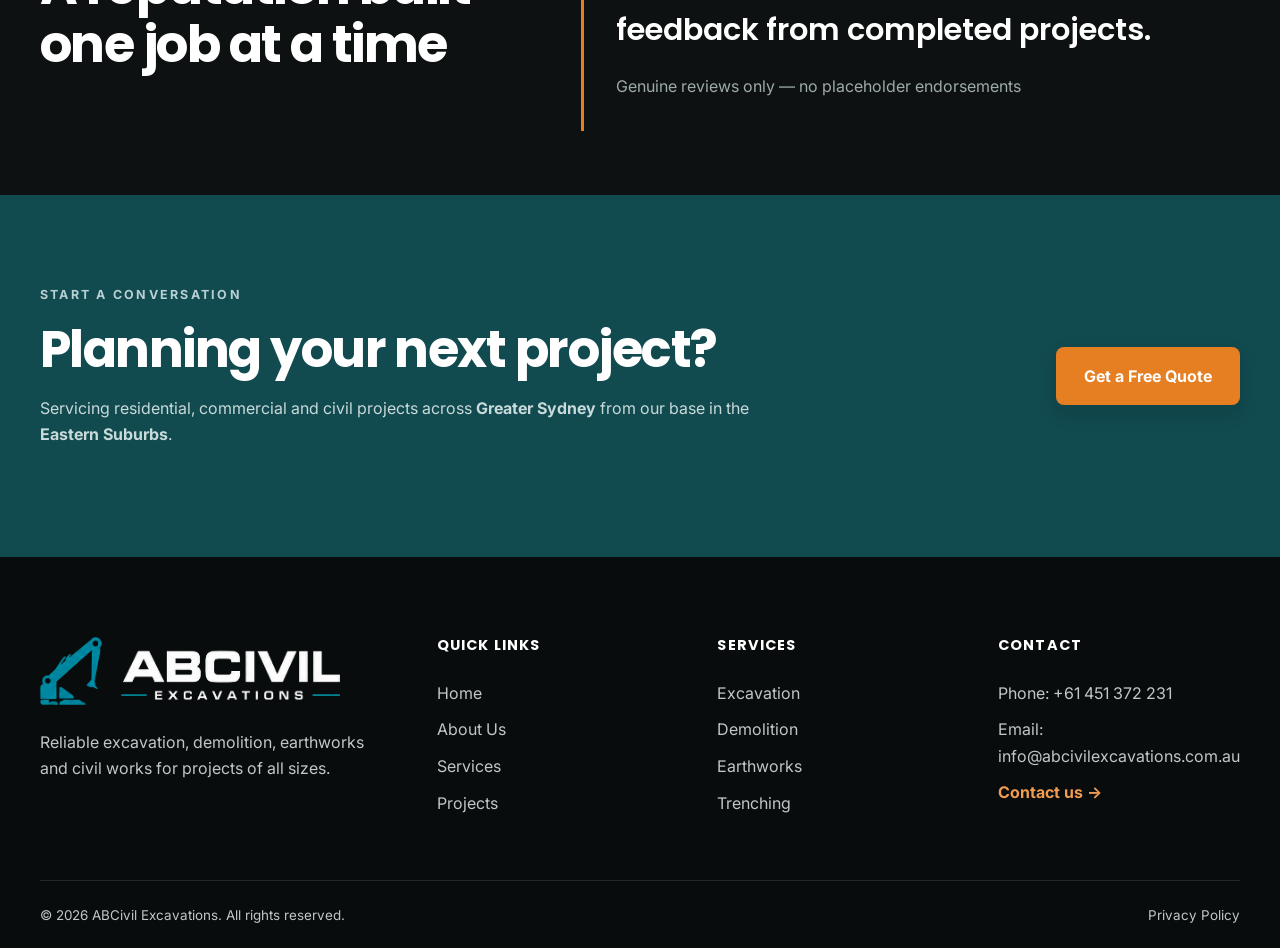
==== commit 0edf8dce: "Update contact information in index.html" ====
--- a/index.html
+++ b/index.html
@@ -167,7 +167,7 @@
       </div>
       <div><h2>Quick links</h2><a href="index.html">Home</a><a href="about.html">About Us</a><a href="services.html">Services</a><a href="projects.html">Projects</a></div>
       <div><h2>Services</h2><a href="services.html#excavation">Excavation</a><a href="services.html#demolition">Demolition</a><a href="services.html#earthworks">Earthworks</a><a href="services.html#trenching">Trenching</a></div>
-      <div><h2>Contact</h2><p>Phone: <a href="tel:+61413186217">+61 413 186 217</a></p><p>Email: <a href="mailto:contact@abcivilexcavations.com.au">contact@abcivilexcavations.com.au</a></p><a class="text-link footer-link" href="contact.html">Contact us →</a></div>
+      <div><h2>Contact</h2><p>Phone: <a href="tel:+61451372231">+61 451 372 231</a></p><p>Email: <a href="mailto:info@abcivilexcavations.com.au">info@abcivilexcavations.com.au</a></p><a class="text-link footer-link" href="contact.html">Contact us →</a></div>
     </div>
     <div class="container footer-bottom"><p>© <span data-year></span> ABCivil Excavations. All rights reserved.</p><a href="#">Privacy Policy</a></div>
   </footer>
--- a/assets/css/style.css
+++ b/assets/css/style.css
@@ -1,5 +1,5 @@
 :root{--green:#114a4f;--green-dark:#0b383c;--orange:#e67e22;--orange-dark:#c96917;--ink:#0e1111;--grey:#6f7777;--light:#f3f5f4;--white:#fff;--border:#dfe5e3;--shadow:0 16px 40px rgba(14,17,17,.09);--radius:10px;--container:1200px;--header-height:82px;--transition:250ms ease}
-*{box-sizing:border-box}html{scroll-behavior:smooth;scroll-padding-top:var(--header-height)}body{margin:0;color:var(--ink);background:var(--white);font-family:"Inter",sans-serif;line-height:1.65;-webkit-font-smoothing:antialiased}body.menu-open{overflow:hidden}img{display:block;max-width:100%;height:auto}a{color:inherit;text-decoration:none}button{font:inherit}h1,h2,h3{margin:0 0 1rem;font-family:"Poppins",sans-serif;line-height:1.12;letter-spacing:-.03em}h1{font-size:clamp(2.75rem,6vw,5.7rem);max-width:940px}h2{font-size:clamp(2rem,4vw,3.45rem)}h3{font-size:1.25rem}p{margin:0 0 1.25rem}.container{width:min(calc(100% - 40px),var(--container));margin-inline:auto}.section{padding:clamp(5rem,9vw,8.5rem) 0}.section-tight{padding-top:clamp(4rem,7vw,6.5rem)}.eyebrow{margin-bottom:1rem;color:var(--green);font-size:.78rem;font-weight:700;letter-spacing:.18em;text-transform:uppercase}.eyebrow.light{color:#b8d0d2}.lead{font-size:clamp(1.1rem,2vw,1.35rem);line-height:1.65}.sr-only{position:absolute;width:1px;height:1px;padding:0;margin:-1px;overflow:hidden;clip:rect(0,0,0,0);white-space:nowrap;border:0}.skip-link{position:fixed;left:1rem;top:-5rem;z-index:9999;background:var(--orange);color:#fff;padding:.75rem 1rem;border-radius:6px}.skip-link:focus{top:1rem}.button{display:inline-flex;align-items:center;justify-content:center;min-height:50px;padding:.8rem 1.35rem;border:1px solid transparent;border-radius:8px;font-weight:700;box-shadow:0 8px 20px rgba(14,17,17,.12);transition:transform var(--transition),background var(--transition),box-shadow var(--transition)}.button:hover,.button:focus-visible{transform:translateY(-2px);box-shadow:0 12px 28px rgba(14,17,17,.18)}.button-primary{background:var(--green);color:#fff}.button-primary:hover{background:var(--green-dark)}.button-accent{background:var(--orange);color:#fff}.button-accent:hover{background:var(--orange-dark)}.button-large{min-height:58px;padding-inline:1.7rem}.button-group{display:flex;flex-wrap:wrap;gap:.9rem;margin-top:2rem}.text-link{display:inline-flex;gap:.45rem;align-items:center;color:var(--green);font-weight:700}.text-link span{transition:transform var(--transition)}.text-link:hover span{transform:translateX(4px)}
+*{box-sizing:border-box}html{scroll-behavior:smooth;scroll-padding-top:var(--header-height)}body{margin:0;color:var(--ink);background:var(--white);font-family:"Inter",sans-serif;line-height:1.65;-webkit-font-smoothing:antialiased}body.menu-open{overflow:hidden}img{display:block;max-width:100%;height:auto}a{color:inherit;text-decoration:none}button{font:inherit}h1,h2,h3{margin:0 0 1rem;font-family:"Poppins",sans-serif;line-height:1.12;letter-spacing:-.03em}h1{font-size:clamp(2.75rem,6vw,5.7rem);max-width:940px}h2{font-size:clamp(2rem,4vw,3.45rem)}h3{font-size:1.25rem}p{margin:0 0 1.25rem}.container{width:min(calc(100% - 40px),var(--container));margin-inline:auto}.section{padding:clamp(3rem,5vw,5rem) 0}.section-tight{padding-top:clamp(2.5rem,4vw,3.5rem)}.eyebrow{margin-bottom:1rem;color:var(--green);font-size:.78rem;font-weight:700;letter-spacing:.18em;text-transform:uppercase}.eyebrow.light{color:#b8d0d2}.lead{font-size:clamp(1.1rem,2vw,1.35rem);line-height:1.65}.sr-only{position:absolute;width:1px;height:1px;padding:0;margin:-1px;overflow:hidden;clip:rect(0,0,0,0);white-space:nowrap;border:0}.skip-link{position:fixed;left:1rem;top:-5rem;z-index:9999;background:var(--orange);color:#fff;padding:.75rem 1rem;border-radius:6px}.skip-link:focus{top:1rem}.button{display:inline-flex;align-items:center;justify-content:center;min-height:50px;padding:.8rem 1.35rem;border:1px solid transparent;border-radius:8px;font-weight:700;box-shadow:0 8px 20px rgba(14,17,17,.12);transition:transform var(--transition),background var(--transition),box-shadow var(--transition)}.button:hover,.button:focus-visible{transform:translateY(-2px);box-shadow:0 12px 28px rgba(14,17,17,.18)}.button-primary{background:var(--green);color:#fff}.button-primary:hover{background:var(--green-dark)}.button-accent{background:var(--orange);color:#fff}.button-accent:hover{background:var(--orange-dark)}.button-large{min-height:58px;padding-inline:1.7rem}.button-group{display:flex;flex-wrap:wrap;gap:.9rem;margin-top:2rem}.text-link{display:inline-flex;gap:.45rem;align-items:center;color:var(--green);font-weight:700}.text-link span{transition:transform var(--transition)}.text-link:hover span{transform:translateX(4px)}
 .site-header{position:fixed;inset:0 0 auto;z-index:100;height:var(--header-height);color:#fff;border-bottom:1px solid rgba(255,255,255,.18);transition:background var(--transition),box-shadow var(--transition),height var(--transition)}.site-header.scrolled{background:rgba(14,17,17,.96);box-shadow:0 8px 24px rgba(0,0,0,.18)}.nav-wrap{height:100%;display:flex;align-items:center;justify-content:space-between;gap:2rem}.brand{display:inline-flex;align-items:center}.brand-logo{display:block;width:clamp(190px,18vw,260px);height:auto}.brand-logo-footer{width:min(100%,300px)}.phase-logo{width:min(100%,420px)}.primary-nav{display:flex;align-items:center;gap:1.65rem;font-size:.92rem;font-weight:600}.primary-nav>a:not(.button){position:relative}.primary-nav>a:not(.button)::after{content:"";position:absolute;left:0;right:100%;bottom:-7px;height:2px;background:var(--orange);transition:right var(--transition)}.primary-nav>a:hover::after,.primary-nav>a.active::after{right:0}.nav-cta{margin-left:.5rem}.menu-toggle{display:none;width:46px;height:46px;border:0;background:transparent}.menu-toggle span:not(.sr-only){display:block;width:26px;height:2px;margin:6px auto;background:#fff;transition:transform var(--transition),opacity var(--transition)}
 .hero{position:relative;min-height:clamp(690px,88vh,920px);display:grid;align-items:center;color:#fff;overflow:hidden}.hero-media,.hero-overlay{position:absolute;inset:0}.hero-media{background:url("../images/hero/abcivil-fleet.webp") 42% 44%/cover no-repeat;transform:scale(1.01)}.hero-overlay{background:linear-gradient(90deg,rgba(5,14,15,.87) 0%,rgba(5,14,15,.62) 55%,rgba(5,14,15,.22) 100%),linear-gradient(0deg,rgba(5,14,15,.38),transparent 45%)}.hero-content{position:relative;z-index:1;padding-top:var(--header-height)}.hero h1{font-size:clamp(2.8rem,5vw,5rem);line-height:1.05;max-width:850px}.hero-lead{max-width:690px;font-size:clamp(1.08rem,2vw,1.35rem);color:#e2e8e7}.scroll-cue{position:absolute;z-index:2;bottom:2rem;left:50%;width:28px;height:46px;border:1px solid rgba(255,255,255,.55);border-radius:20px}.scroll-cue span{position:absolute;top:9px;left:50%;width:4px;height:8px;border-radius:4px;background:#fff;transform:translateX(-50%);animation:scrollCue 1.8s infinite}@keyframes scrollCue{0%{opacity:0;transform:translate(-50%,0)}30%{opacity:1}100%{opacity:0;transform:translate(-50%,16px)}}
 .section-heading{max-width:760px;margin-bottom:3.25rem}.section-heading.centered{text-align:center;margin-inline:auto}.section-heading>p:last-child{color:var(--grey)}.heading-row{max-width:none;display:grid;grid-template-columns:1.2fr .8fr;gap:4rem;align-items:end}.heading-row>p{max-width:480px}.trust-grid{display:grid;grid-template-columns:repeat(4,1fr);border:1px solid var(--border);background:#fff}.trust-card{padding:2.1rem;border-right:1px solid var(--border)}.trust-card:last-child{border-right:0}.trust-card svg{width:38px;height:38px;margin-bottom:1.5rem;stroke:var(--green);fill:none;stroke-width:1.6;stroke-linecap:round;stroke-linejoin:round}.trust-card p{margin:0;color:var(--grey);font-size:.94rem}.about-section{background:var(--light)}.split-layout{display:grid;grid-template-columns:1.02fr .98fr;gap:clamp(3rem,7vw,7rem);align-items:center}.image-frame{position:relative}.image-frame img{width:100%;aspect-ratio:4/3;object-fit:cover;box-shadow:var(--shadow)}.image-badge{position:absolute;right:-1.2rem;bottom:-1.2rem;display:flex;flex-direction:column;min-width:220px;padding:1.25rem 1.5rem;background:var(--green);color:#fff;box-shadow:var(--shadow)}.image-badge strong{font:700 1.25rem "Poppins"}.image-badge span{color:#c8dada;font-size:.86rem}.content-panel>p:not(.eyebrow){color:#4b5353}.services-grid{display:grid;grid-template-columns:repeat(3,1fr);gap:1.25rem}.service-card{position:relative;min-height:300px;padding:2rem;background:#fff;border:1px solid var(--border);border-radius:var(--radius);box-shadow:0 8px 24px rgba(14,17,17,.04);transition:transform var(--transition),box-shadow var(--transition),border var(--transition)}.service-card:hover{transform:translateY(-5px);box-shadow:var(--shadow);border-color:transparent}.service-card>span{display:block;margin-bottom:2.8rem;color:var(--orange);font-size:.8rem;font-weight:700}.service-card p{color:var(--grey)}.service-card a{position:absolute;left:2rem;bottom:1.8rem;color:var(--green);font-weight:700;font-size:.9rem}.testimonials-section{background:var(--ink);color:#fff}.testimonial-wrap{display:grid;grid-template-columns:.8fr 1.2fr;gap:clamp(3rem,8vw,8rem);align-items:center}.testimonial-wrap blockquote{margin:0;padding:2rem 0 2rem 2rem;border-left:3px solid var(--orange)}.testimonial-wrap blockquote p{font:600 clamp(1.25rem,2.5vw,1.9rem)/1.55 "Poppins"}.testimonial-wrap footer{color:#9eaaaa}.cta-section{padding:clamp(4rem,7vw,6rem) 0;background:var(--green);color:#fff}.cta-inner{display:flex;justify-content:space-between;align-items:center;gap:3rem}.cta-inner h2{max-width:780px}.cta-inner p{max-width:750px;color:#c8dada}.site-footer{padding-top:5rem;background:#090c0c;color:#c0c8c7}.footer-grid{display:grid;grid-template-columns:1.5fr repeat(3,1fr);gap:3rem;padding-bottom:4rem}.brand-footer{color:#fff;margin-bottom:1.5rem;display:inline-flex}.footer-grid>div:first-child p{max-width:330px}.footer-grid h2{color:#fff;font-size:.9rem;letter-spacing:.08em;text-transform:uppercase}.footer-grid>div:not(:first-child){display:flex;flex-direction:column;align-items:flex-start;gap:.65rem}.footer-grid a:hover{color:#fff}.footer-grid p{margin:0}.footer-link{color:#ef9b51!important}.footer-bottom{display:flex;justify-content:space-between;gap:2rem;padding:1.4rem 0;border-top:1px solid #222a29;font-size:.84rem}.footer-bottom p{margin:0}
